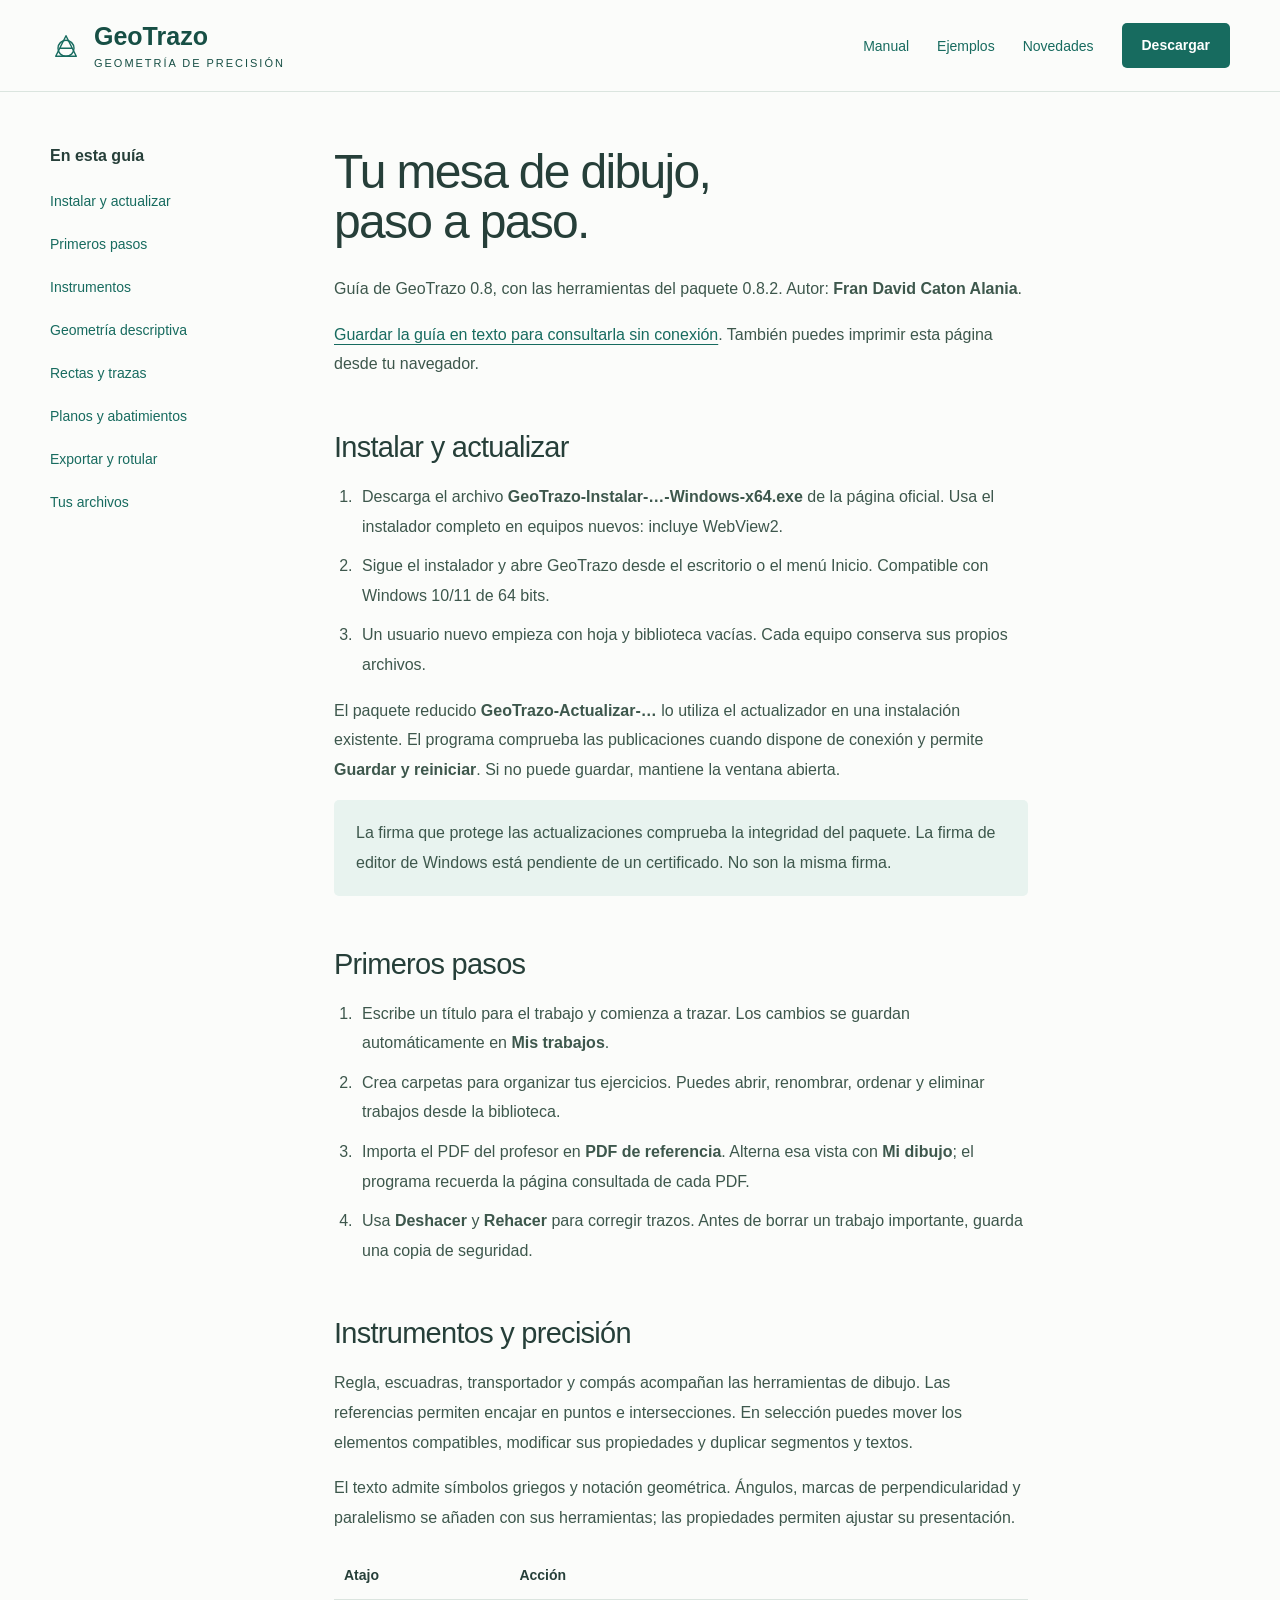
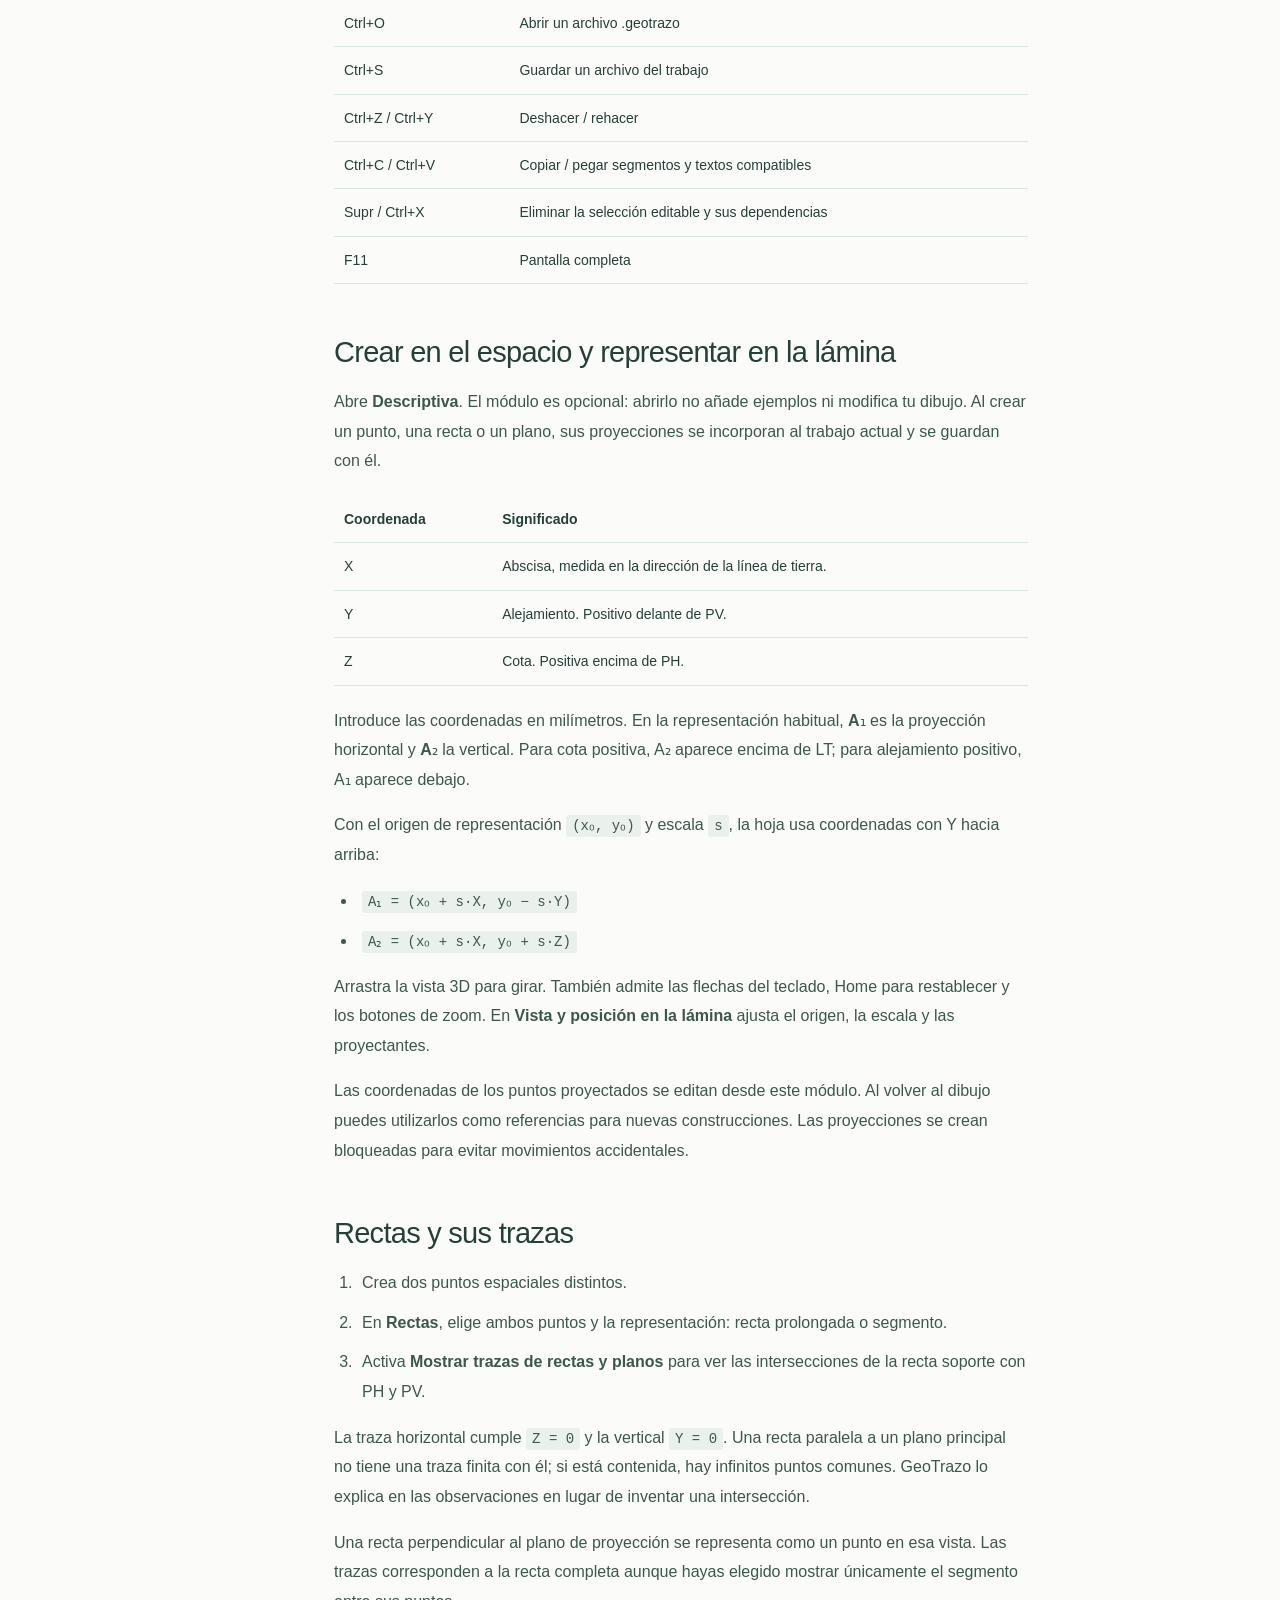
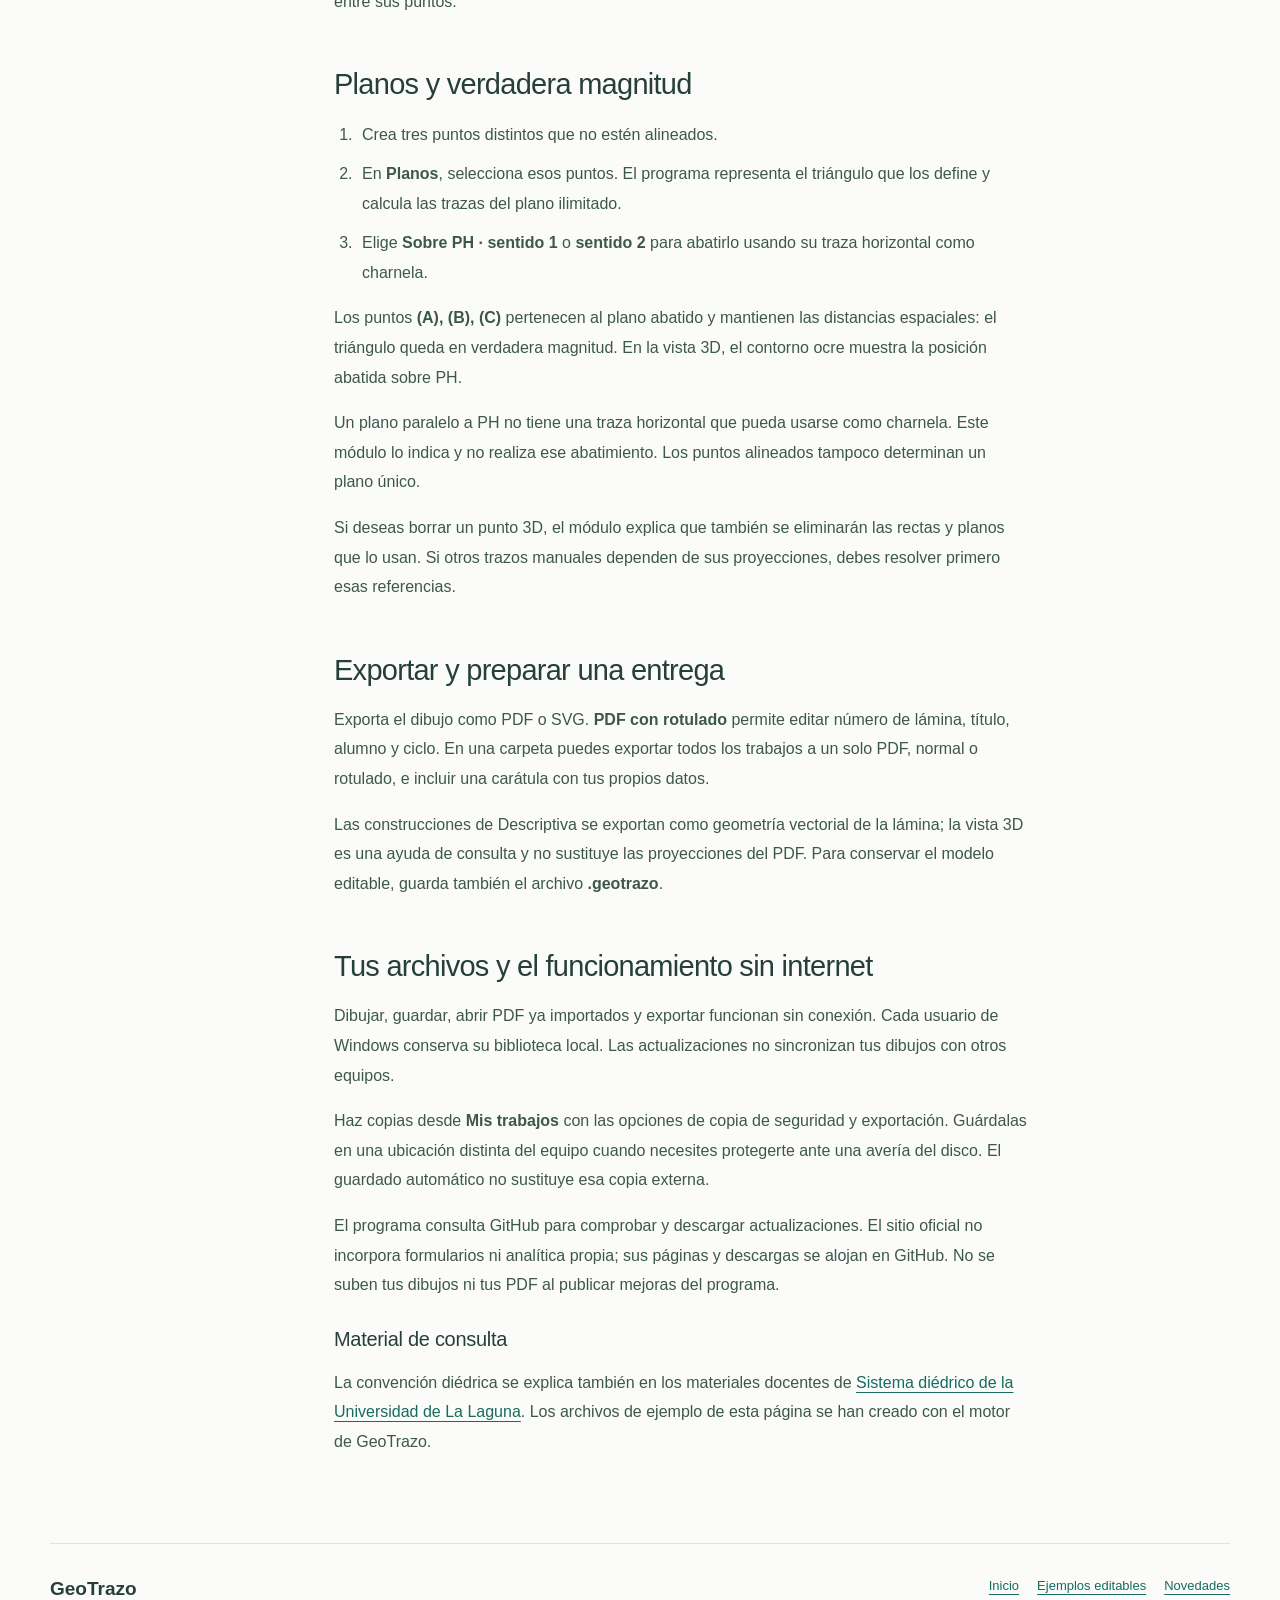
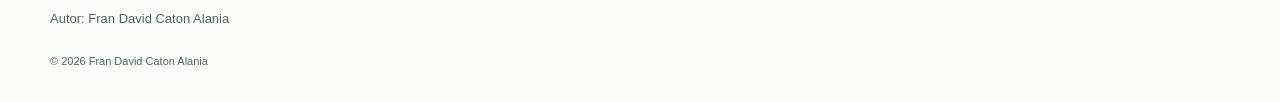
==== docs/manual.html @ fc773291 "Agregar pagina oficial, manual y ejemplos de geometria descriptiva" ====
<!doctype html>
<html lang="es">
  <head>
    <meta charset="utf-8" />
    <meta name="viewport" content="width=device-width,initial-scale=1" />
    <meta
      name="description"
      content="Manual de GeoTrazo: instalación, instrumentos, sistema diédrico, trazas, abatimientos y exportación."
    />
    <meta name="theme-color" content="#176b5f" />
    <title>Manual · GeoTrazo</title>
    <link rel="icon" href="assets/marca.svg" type="image/svg+xml" />
    <link rel="stylesheet" href="assets/site.css" />
  </head>
  <body>
    <a class="skip" href="#contenido">Ir al contenido</a>
    <header class="site-header">
      <a class="brand" href="./"
        ><img src="assets/marca.svg" alt="" width="32" height="32" /><span
          >GeoTrazo<small>GEOMETRÍA DE PRECISIÓN</small></span
        ></a
      >
      <nav aria-label="Principal">
        <a href="manual.html" aria-current="page">Manual</a
        ><a href="index.html#ejemplos">Ejemplos</a
        ><a href="novedades.html">Novedades</a
        ><a class="button primary" href="index.html#descargar">Descargar</a>
      </nav>
    </header>
    <main class="document-layout wrap" id="contenido">
      <nav class="document-nav" aria-label="Índice del manual">
        <strong>En esta guía</strong
        ><a href="#instalar">Instalar y actualizar</a
        ><a href="#primeros-pasos">Primeros pasos</a
        ><a href="#instrumentos">Instrumentos</a
        ><a href="#descriptiva">Geometría descriptiva</a
        ><a href="#trazas">Rectas y trazas</a
        ><a href="#abatimiento">Planos y abatimientos</a
        ><a href="#exportar">Exportar y rotular</a
        ><a href="#tus-archivos">Tus archivos</a>
      </nav>
      <article class="document-content">
        <h1>Tu mesa de dibujo,<br />paso a paso.</h1>
        <p>
          Guía de GeoTrazo 0.8, con las herramientas del paquete 0.8.2. Autor:
          <strong>Fran David Caton Alania</strong>.
        </p>
        <p>
          <a href="assets/GUIA.txt" download
            >Guardar la guía en texto para consultarla sin conexión</a
          >. También puedes imprimir esta página desde tu navegador.
        </p>
        <h2 id="instalar">Instalar y actualizar</h2>
        <ol>
          <li>
            Descarga el archivo
            <strong>GeoTrazo-Instalar-…-Windows-x64.exe</strong> de la página
            oficial. Usa el instalador completo en equipos nuevos: incluye
            WebView2.
          </li>
          <li>
            Sigue el instalador y abre GeoTrazo desde el escritorio o el menú
            Inicio. Compatible con Windows 10/11 de 64 bits.
          </li>
          <li>
            Un usuario nuevo empieza con hoja y biblioteca vacías. Cada equipo
            conserva sus propios archivos.
          </li>
        </ol>
        <p>
          El paquete reducido <strong>GeoTrazo-Actualizar-…</strong> lo utiliza
          el actualizador en una instalación existente. El programa comprueba
          las publicaciones cuando dispone de conexión y permite
          <strong>Guardar y reiniciar</strong>. Si no puede guardar, mantiene la
          ventana abierta.
        </p>
        <div class="document-note">
          <p>
            La firma que protege las actualizaciones comprueba la integridad del
            paquete. La firma de editor de Windows está pendiente de un
            certificado. No son la misma firma.
          </p>
        </div>
        <h2 id="primeros-pasos">Primeros pasos</h2>
        <ol>
          <li>
            Escribe un título para el trabajo y comienza a trazar. Los cambios
            se guardan automáticamente en <strong>Mis trabajos</strong>.
          </li>
          <li>
            Crea carpetas para organizar tus ejercicios. Puedes abrir,
            renombrar, ordenar y eliminar trabajos desde la biblioteca.
          </li>
          <li>
            Importa el PDF del profesor en <strong>PDF de referencia</strong>.
            Alterna esa vista con <strong>Mi dibujo</strong>; el programa
            recuerda la página consultada de cada PDF.
          </li>
          <li>
            Usa <strong>Deshacer</strong> y <strong>Rehacer</strong> para
            corregir trazos. Antes de borrar un trabajo importante, guarda una
            copia de seguridad.
          </li>
        </ol>
        <h2 id="instrumentos">Instrumentos y precisión</h2>
        <p>
          Regla, escuadras, transportador y compás acompañan las herramientas de
          dibujo. Las referencias permiten encajar en puntos e intersecciones.
          En selección puedes mover los elementos compatibles, modificar sus
          propiedades y duplicar segmentos y textos.
        </p>
        <p>
          El texto admite símbolos griegos y notación geométrica. Ángulos,
          marcas de perpendicularidad y paralelismo se añaden con sus
          herramientas; las propiedades permiten ajustar su presentación.
        </p>
        <table>
          <thead>
            <tr>
              <th>Atajo</th>
              <th>Acción</th>
            </tr>
          </thead>
          <tbody>
            <tr>
              <td>Ctrl+O</td>
              <td>Abrir un archivo .geotrazo</td>
            </tr>
            <tr>
              <td>Ctrl+S</td>
              <td>Guardar un archivo del trabajo</td>
            </tr>
            <tr>
              <td>Ctrl+Z / Ctrl+Y</td>
              <td>Deshacer / rehacer</td>
            </tr>
            <tr>
              <td>Ctrl+C / Ctrl+V</td>
              <td>Copiar / pegar segmentos y textos compatibles</td>
            </tr>
            <tr>
              <td>Supr / Ctrl+X</td>
              <td>Eliminar la selección editable y sus dependencias</td>
            </tr>
            <tr>
              <td>F11</td>
              <td>Pantalla completa</td>
            </tr>
          </tbody>
        </table>
        <h2 id="descriptiva">Crear en el espacio y representar en la lámina</h2>
        <p>
          Abre <strong>Descriptiva</strong>. El módulo es opcional: abrirlo no
          añade ejemplos ni modifica tu dibujo. Al crear un punto, una recta o
          un plano, sus proyecciones se incorporan al trabajo actual y se
          guardan con él.
        </p>
        <table>
          <thead>
            <tr>
              <th>Coordenada</th>
              <th>Significado</th>
            </tr>
          </thead>
          <tbody>
            <tr>
              <td>X</td>
              <td>Abscisa, medida en la dirección de la línea de tierra.</td>
            </tr>
            <tr>
              <td>Y</td>
              <td>Alejamiento. Positivo delante de PV.</td>
            </tr>
            <tr>
              <td>Z</td>
              <td>Cota. Positiva encima de PH.</td>
            </tr>
          </tbody>
        </table>
        <p>
          Introduce las coordenadas en milímetros. En la representación
          habitual, <strong>A₁</strong> es la proyección horizontal y
          <strong>A₂</strong> la vertical. Para cota positiva, A₂ aparece encima
          de LT; para alejamiento positivo, A₁ aparece debajo.
        </p>
        <p>
          Con el origen de representación <code>(x₀, y₀)</code> y escala
          <code>s</code>, la hoja usa coordenadas con Y hacia arriba:
        </p>
        <ul>
          <li><code>A₁ = (x₀ + s·X, y₀ − s·Y)</code></li>
          <li><code>A₂ = (x₀ + s·X, y₀ + s·Z)</code></li>
        </ul>
        <p>
          Arrastra la vista 3D para girar. También admite las flechas del
          teclado, Home para restablecer y los botones de zoom. En
          <strong>Vista y posición en la lámina</strong> ajusta el origen, la
          escala y las proyectantes.
        </p>
        <p>
          Las coordenadas de los puntos proyectados se editan desde este módulo.
          Al volver al dibujo puedes utilizarlos como referencias para nuevas
          construcciones. Las proyecciones se crean bloqueadas para evitar
          movimientos accidentales.
        </p>
        <h2 id="trazas">Rectas y sus trazas</h2>
        <ol>
          <li>Crea dos puntos espaciales distintos.</li>
          <li>
            En <strong>Rectas</strong>, elige ambos puntos y la representación:
            recta prolongada o segmento.
          </li>
          <li>
            Activa <strong>Mostrar trazas de rectas y planos</strong> para ver
            las intersecciones de la recta soporte con PH y PV.
          </li>
        </ol>
        <p>
          La traza horizontal cumple <code>Z = 0</code> y la vertical
          <code>Y = 0</code>. Una recta paralela a un plano principal no tiene
          una traza finita con él; si está contenida, hay infinitos puntos
          comunes. GeoTrazo lo explica en las observaciones en lugar de inventar
          una intersección.
        </p>
        <p>
          Una recta perpendicular al plano de proyección se representa como un
          punto en esa vista. Las trazas corresponden a la recta completa aunque
          hayas elegido mostrar únicamente el segmento entre sus puntos.
        </p>
        <h2 id="abatimiento">Planos y verdadera magnitud</h2>
        <ol>
          <li>Crea tres puntos distintos que no estén alineados.</li>
          <li>
            En <strong>Planos</strong>, selecciona esos puntos. El programa
            representa el triángulo que los define y calcula las trazas del
            plano ilimitado.
          </li>
          <li>
            Elige <strong>Sobre PH · sentido 1</strong> o
            <strong>sentido 2</strong> para abatirlo usando su traza horizontal
            como charnela.
          </li>
        </ol>
        <p>
          Los puntos <strong>(A), (B), (C)</strong> pertenecen al plano abatido
          y mantienen las distancias espaciales: el triángulo queda en verdadera
          magnitud. En la vista 3D, el contorno ocre muestra la posición abatida
          sobre PH.
        </p>
        <p>
          Un plano paralelo a PH no tiene una traza horizontal que pueda usarse
          como charnela. Este módulo lo indica y no realiza ese abatimiento. Los
          puntos alineados tampoco determinan un plano único.
        </p>
        <p>
          Si deseas borrar un punto 3D, el módulo explica que también se
          eliminarán las rectas y planos que lo usan. Si otros trazos manuales
          dependen de sus proyecciones, debes resolver primero esas referencias.
        </p>
        <h2 id="exportar">Exportar y preparar una entrega</h2>
        <p>
          Exporta el dibujo como PDF o SVG.
          <strong>PDF con rotulado</strong> permite editar número de lámina,
          título, alumno y ciclo. En una carpeta puedes exportar todos los
          trabajos a un solo PDF, normal o rotulado, e incluir una carátula con
          tus propios datos.
        </p>
        <p>
          Las construcciones de Descriptiva se exportan como geometría vectorial
          de la lámina; la vista 3D es una ayuda de consulta y no sustituye las
          proyecciones del PDF. Para conservar el modelo editable, guarda
          también el archivo <strong>.geotrazo</strong>.
        </p>
        <h2 id="tus-archivos">Tus archivos y el funcionamiento sin internet</h2>
        <p>
          Dibujar, guardar, abrir PDF ya importados y exportar funcionan sin
          conexión. Cada usuario de Windows conserva su biblioteca local. Las
          actualizaciones no sincronizan tus dibujos con otros equipos.
        </p>
        <p>
          Haz copias desde <strong>Mis trabajos</strong> con las opciones de
          copia de seguridad y exportación. Guárdalas en una ubicación distinta
          del equipo cuando necesites protegerte ante una avería del disco. El
          guardado automático no sustituye esa copia externa.
        </p>
        <p>
          El programa consulta GitHub para comprobar y descargar
          actualizaciones. El sitio oficial no incorpora formularios ni
          analítica propia; sus páginas y descargas se alojan en GitHub. No se
          suben tus dibujos ni tus PDF al publicar mejoras del programa.
        </p>
        <h3>Material de consulta</h3>
        <p>
          La convención diédrica se explica también en los materiales docentes
          de
          <a
            href="https://campusvirtual.ull.es/ocw/pluginfile.php/16263/mod_resource/content/0/0-indice.pdf"
            >Sistema diédrico de la Universidad de La Laguna</a
          >. Los archivos de ejemplo de esta página se han creado con el motor
          de GeoTrazo.
        </p>
      </article>
    </main>
    <footer class="site-footer wrap">
      <div>
        <strong>GeoTrazo</strong>
        <p>Autor: Fran David Caton Alania</p>
      </div>
      <nav aria-label="Enlaces del pie">
        <a href="./">Inicio</a
        ><a href="index.html#ejemplos">Ejemplos editables</a
        ><a href="novedades.html">Novedades</a>
      </nav>
      <small>© 2026 Fran David Caton Alania</small>
    </footer>
  </body>
</html>
---- docs/assets/site.css ----
:root {
  font-family: "Segoe UI", Arial, sans-serif;
  color: #263f39;
  background: #fbfcfa;
  font-synthesis: none;
  --green: #176b5f;
  --pale: #e8f3ef;
  --line: #dbe5df;
  --muted: #4f685e;
  --paper: #fff;
}
* {
  box-sizing: border-box;
}
html {
  scroll-behavior: smooth;
  scroll-padding-top: 90px;
}
body {
  margin: 0;
}
a {
  color: var(--green);
  text-underline-offset: 4px;
}
a:hover {
  color: #103e36;
}
a:focus-visible,
button:focus-visible,
summary:focus-visible {
  outline: 3px solid #297866;
  outline-offset: 5px;
}
::selection {
  background: #bedfd1;
  color: #123b30;
}
button {
  font: inherit;
  cursor: pointer;
}
img {
  max-width: 100%;
  height: auto;
}
p {
  line-height: 1.75;
}
h1,
h2,
h3 {
  font-weight: 500;
  text-wrap: balance;
}
h1 {
  font-size: clamp(44px, 6vw, 80px);
  line-height: 1.03;
  letter-spacing: -0.035em;
  margin: 0;
}
h2 {
  font-size: clamp(30px, 3.6vw, 46px);
  line-height: 1.14;
  letter-spacing: -0.025em;
  margin: 0 0 24px;
}
h3 {
  font-size: 26px;
  line-height: 1.3;
  letter-spacing: -0.015em;
  margin: 0 0 18px;
}
.wrap {
  width: min(1180px, calc(100% - 72px));
  margin-left: auto;
  margin-right: auto;
}
.skip {
  position: fixed;
  left: 20px;
  top: -80px;
  padding: 12px 18px;
  background: white;
  z-index: 20;
}
.skip:focus {
  top: 10px;
}
.site-header {
  display: flex;
  align-items: center;
  justify-content: space-between;
  gap: 24px;
  padding: 22px max(36px, calc((100vw - 1180px) / 2));
  border-bottom: 1px solid var(--line);
  background: #fbfcfa;
}
.brand {
  display: flex;
  gap: 12px;
  align-items: center;
  text-decoration: none;
  color: #174f45;
  font-weight: 700;
  font-size: 25px;
  line-height: 1.15;
}
.brand small {
  display: block;
  font-size: 11px;
  font-weight: 500;
  letter-spacing: 0.18em;
  margin-top: 6px;
}
.site-header nav {
  display: flex;
  align-items: center;
  gap: 28px;
  font-size: 14px;
}
.site-header nav > a:not(.button) {
  text-decoration: none;
}
.button {
  display: inline-flex;
  align-items: center;
  justify-content: center;
  gap: 15px;
  padding: 13px 20px;
  border-radius: 5px;
  font-weight: 600;
  font-size: 14px;
  line-height: 1.4;
  text-decoration: none;
  min-height: 44px;
  transition:
    background 0.16s,
    color 0.16s;
}
.button.primary {
  background: var(--green);
  color: white;
}
.button.primary:hover {
  background: #104e44;
}
.button.secondary {
  border: 1px solid #8fab9d;
  color: var(--green);
  background: transparent;
}
.button.secondary:hover {
  background: var(--pale);
}
.button svg {
  width: 20px;
  height: 20px;
  flex-shrink: 0;
}
.intro {
  display: grid;
  grid-template-columns: 1.15fr 1fr;
  gap: 80px;
  padding-top: 80px;
  padding-bottom: 58px;
  align-items: end;
}
.intro-copy {
  font-size: 16px;
  max-width: 52ch;
}
.intro-copy p:first-child {
  font-size: 21px;
  line-height: 1.6;
  margin-top: 0;
}
.intro-copy p + p {
  color: var(--muted);
}
.text-link {
  display: inline-flex;
  align-items: center;
  gap: 12px;
  font-weight: 600;
  line-height: 1.6;
}
.text-link span {
  font-size: 20px;
}
.product-figure {
  margin-top: 0;
  margin-bottom: 0;
}
.product-figure > img {
  display: block;
  width: 100%;
  border: 1px solid var(--line);
  border-radius: 8px;
}
.product-figure figcaption {
  display: flex;
  justify-content: space-between;
  gap: 20px;
  font-size: 12px;
  color: var(--muted);
  padding-top: 16px;
  line-height: 1.6;
}
.download-section {
  display: grid;
  grid-template-columns: 1fr 1.05fr;
  gap: 90px;
  border-bottom: 1px solid var(--line);
  padding-top: 78px;
  padding-bottom: 70px;
}
.download-section p {
  max-width: 55ch;
  color: var(--muted);
  font-size: 15px;
}
.download-button {
  width: 100%;
  max-width: 450px;
  justify-content: space-between;
  padding: 18px 22px;
  font-size: 16px;
}
.download-action .download-meta {
  font-size: 12px;
  margin-top: 14px;
}
.download-action .fine {
  font-size: 12px;
  color: #596d63;
  line-height: 1.7;
  max-width: 62ch;
}
.capabilities {
  padding-top: 70px;
  padding-bottom: 70px;
  border-bottom: 1px solid var(--line);
}
.capabilities dl {
  display: grid;
  grid-template-columns: repeat(3, minmax(0, 1fr));
  gap: 50px;
  margin: 38px 0 0;
}
.capabilities dt {
  font-size: 18px;
  font-weight: 600;
  line-height: 1.5;
  margin-bottom: 14px;
}
.capabilities dd {
  margin: 0;
  line-height: 1.8;
  color: var(--muted);
  font-size: 15px;
}
.examples {
  padding-top: 80px;
}
.section-heading {
  display: grid;
  grid-template-columns: 1fr 1fr;
  gap: 90px;
  margin-bottom: 44px;
}
.section-heading p {
  max-width: 57ch;
  margin: 0;
  align-self: center;
  color: var(--muted);
  font-size: 16px;
}
.example-row {
  display: grid;
  grid-template-columns: 1fr 0.85fr;
  gap: 80px;
  align-items: center;
  padding: 36px 0;
  border-top: 1px solid var(--line);
}
.example-row > img {
  display: block;
  background: #fff;
  border: 1px solid var(--line);
}
.example-row p {
  color: var(--muted);
  max-width: 48ch;
  font-size: 16px;
}
.start-reading {
  padding-top: 65px;
  padding-bottom: 70px;
  border-top: 1px solid var(--line);
  margin-top: 35px;
}
.start-reading p {
  max-width: 65ch;
  color: var(--muted);
  margin-bottom: 24px;
}
.start-reading .text-link {
  margin-left: 24px;
}
.site-footer {
  border-top: 1px solid var(--line);
  padding-top: 34px;
  padding-bottom: 36px;
  display: grid;
  grid-template-columns: 1fr 1fr;
  gap: 25px;
  font-size: 13px;
}
.site-footer strong {
  font-size: 19px;
}
.site-footer p {
  color: var(--muted);
  margin: 8px 0 0;
}
.site-footer nav {
  display: flex;
  gap: 18px;
  flex-wrap: wrap;
  justify-content: flex-end;
  align-content: start;
}
.site-footer small {
  grid-column: 1/-1;
  color: var(--muted);
  font-size: 11px;
}
.document-layout {
  display: grid;
  grid-template-columns: 220px minmax(0, 1fr);
  gap: 64px;
  padding-top: 55px;
  padding-bottom: 70px;
}
.document-nav {
  position: sticky;
  top: 28px;
  align-self: start;
  display: flex;
  flex-direction: column;
  gap: 6px;
  font-size: 14px;
}
.document-nav a {
  padding: 8px 0;
  text-decoration: none;
  line-height: 1.5;
}
.document-nav strong {
  font-size: 16px;
  margin-bottom: 12px;
}
.document-content {
  max-width: 78ch;
}
.document-content h1 {
  font-size: 48px;
  margin: 0 0 28px;
}
.document-content h2 {
  font-size: 29px;
  margin-top: 52px;
  margin-bottom: 18px;
  scroll-margin-top: 35px;
}
.document-content h3 {
  font-size: 20px;
  margin-top: 26px;
  margin-bottom: 12px;
}
.document-content p,
.document-content li {
  font-size: 16px;
  line-height: 1.85;
  color: #3d574c;
}
.document-content li {
  padding-left: 5px;
  margin-bottom: 10px;
}
.document-content ol,
.document-content ul {
  padding-left: 23px;
}
.document-content code {
  background: #eaf0eb;
  padding: 3px 6px;
  border-radius: 3px;
  font-size: 14px;
  font-variant-numeric: tabular-nums;
  overflow-wrap: anywhere;
}
.document-content table {
  border-collapse: collapse;
  width: 100%;
  margin: 20px 0;
  font-size: 14px;
}
.document-content th,
.document-content td {
  text-align: left;
  padding: 12px 10px;
  border-bottom: 1px solid var(--line);
  line-height: 1.6;
}
.document-content th {
  font-weight: 600;
}
.document-note {
  padding: 18px 22px;
  background: var(--pale);
  border-radius: 5px;
}
.document-note p {
  margin: 0;
}
.release-entry {
  padding: 25px 0 35px;
  border-bottom: 1px solid var(--line);
}
.release-entry h2 {
  margin-top: 12px;
}
.release-entry time {
  font-size: 13px;
  color: var(--muted);
}
.release-entry li {
  margin-bottom: 7px;
}
@media (max-width: 800px) {
  .wrap {
    width: calc(100% - 40px);
  }
  .site-header {
    padding: 18px 20px;
    gap: 18px;
    flex-wrap: wrap;
  }
  .site-header nav {
    gap: 18px;
    flex-wrap: wrap;
    font-size: 13px;
  }
  .intro {
    grid-template-columns: 1fr;
    gap: 28px;
    padding-top: 48px;
    padding-bottom: 35px;
  }
  .intro-copy p:first-child {
    font-size: 19px;
  }
  .intro-copy {
    max-width: 65ch;
  }
  .download-section,
  .section-heading {
    grid-template-columns: 1fr;
    gap: 26px;
  }
  .download-section {
    padding-top: 48px;
    padding-bottom: 45px;
  }
  .capabilities {
    padding-top: 45px;
    padding-bottom: 45px;
  }
  .capabilities dl {
    grid-template-columns: 1fr;
    gap: 26px;
    margin-top: 25px;
  }
  .capabilities dt {
    margin-bottom: 8px;
  }
  .examples {
    padding-top: 45px;
  }
  .example-row {
    grid-template-columns: 1fr;
    gap: 25px;
    padding: 30px 0;
  }
  .example-row > div {
    padding-bottom: 8px;
  }
  .site-footer {
    grid-template-columns: 1fr;
  }
  .site-footer nav {
    justify-content: flex-start;
  }
  .product-figure figcaption {
    flex-direction: column;
    gap: 4px;
  }
  .start-reading .text-link {
    margin-left: 0;
    margin-top: 20px;
    display: flex;
    width: max-content;
  }
  .document-layout {
    grid-template-columns: 1fr;
    gap: 30px;
    padding-top: 34px;
  }
  .document-nav {
    position: static;
    display: grid;
    grid-template-columns: repeat(2, minmax(0, 1fr));
    border-bottom: 1px solid var(--line);
    padding-bottom: 20px;
    gap: 4px 18px;
  }
  .document-nav strong {
    grid-column: 1/-1;
    margin: 0;
  }
  .document-content h1 {
    font-size: 40px;
  }
  .document-content th,
  .document-content td {
    padding: 10px 7px;
  }
}
@media (prefers-reduced-motion: reduce) {
  html {
    scroll-behavior: auto;
  }
  * {
    transition: none !important;
  }
}
@media print {
  .site-header,
  .document-nav,
  .site-footer,
  .skip {
    display: none;
  }
  .document-layout {
    display: block;
    width: 100%;
    padding: 0;
  }
  .document-content {
    max-width: none;
  }
  .document-content h2 {
    break-after: avoid;
  }
  body {
    background: white;
    color: black;
  }
  a {
    color: inherit;
  }
  .wrap {
    width: 100%;
  }
  .document-content p,
  .document-content li {
    font-size: 11pt;
  }
  .document-content h1 {
    font-size: 26pt;
  }
}
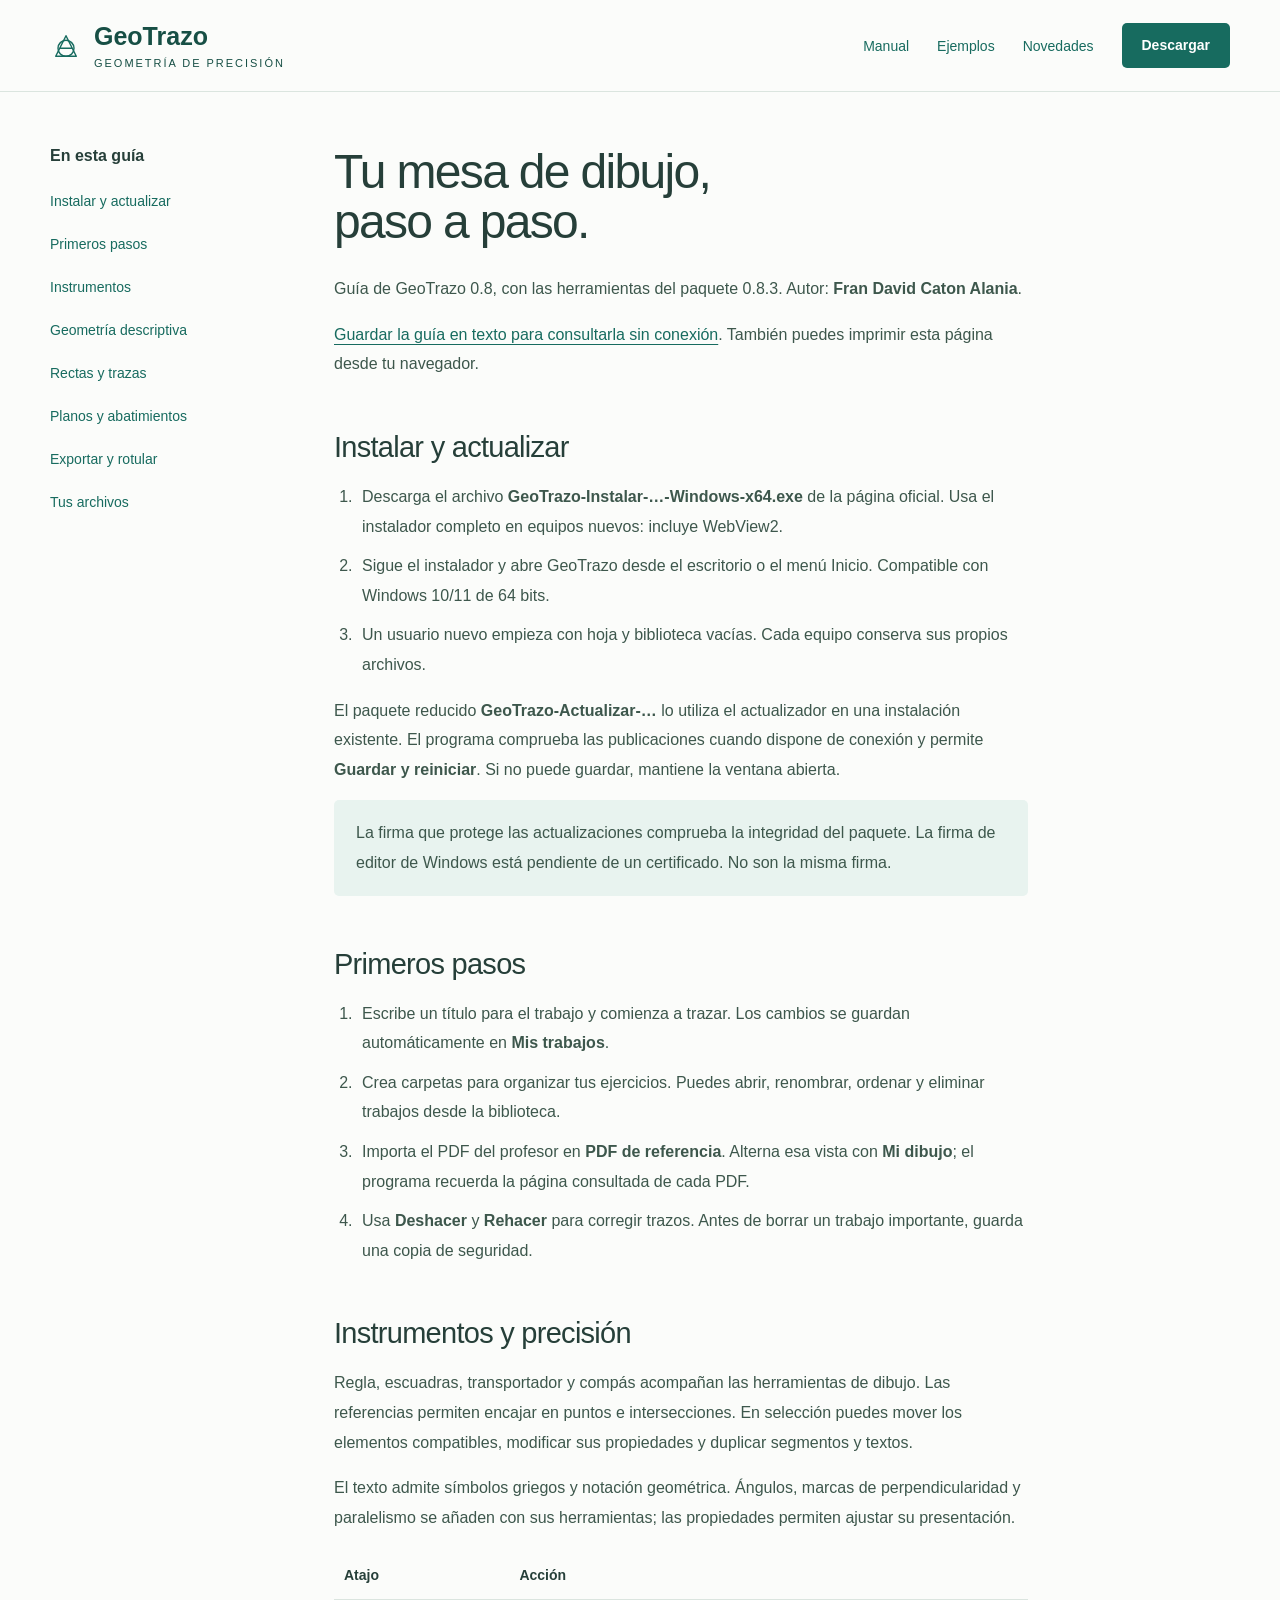
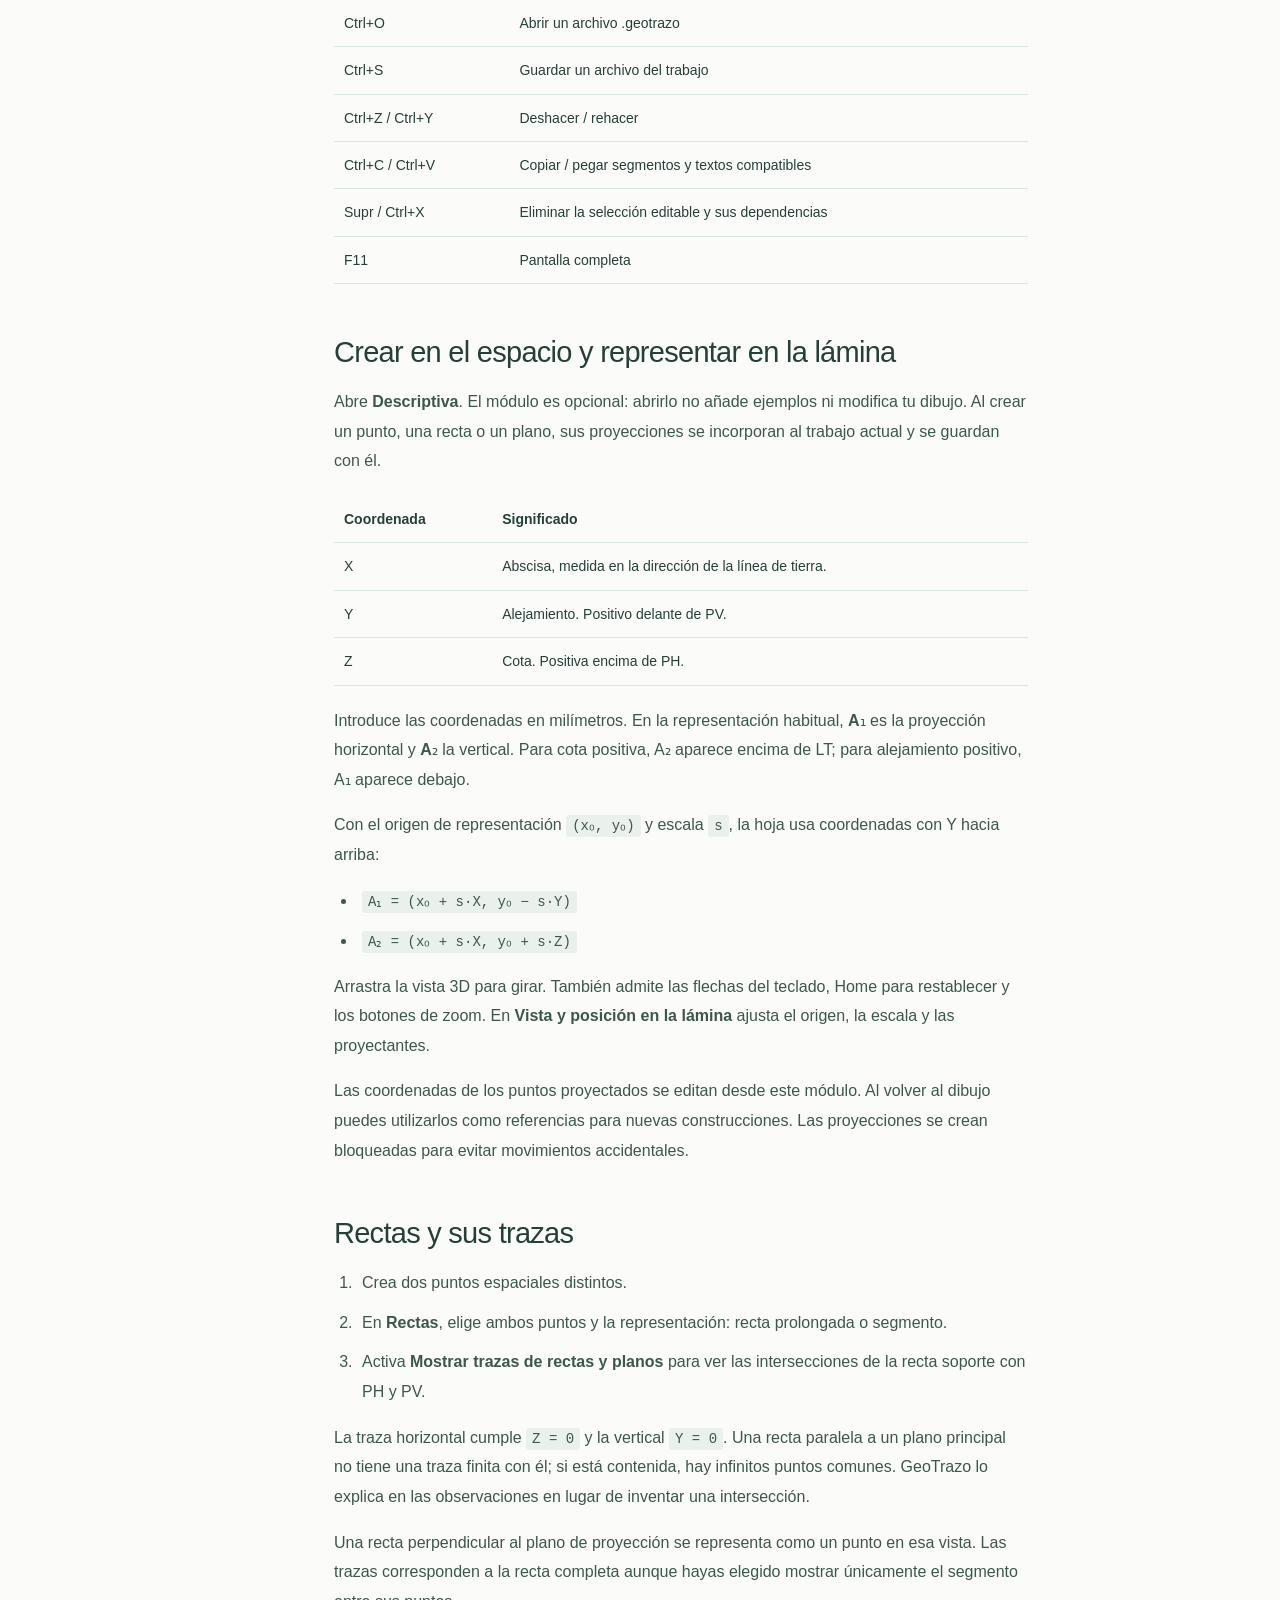
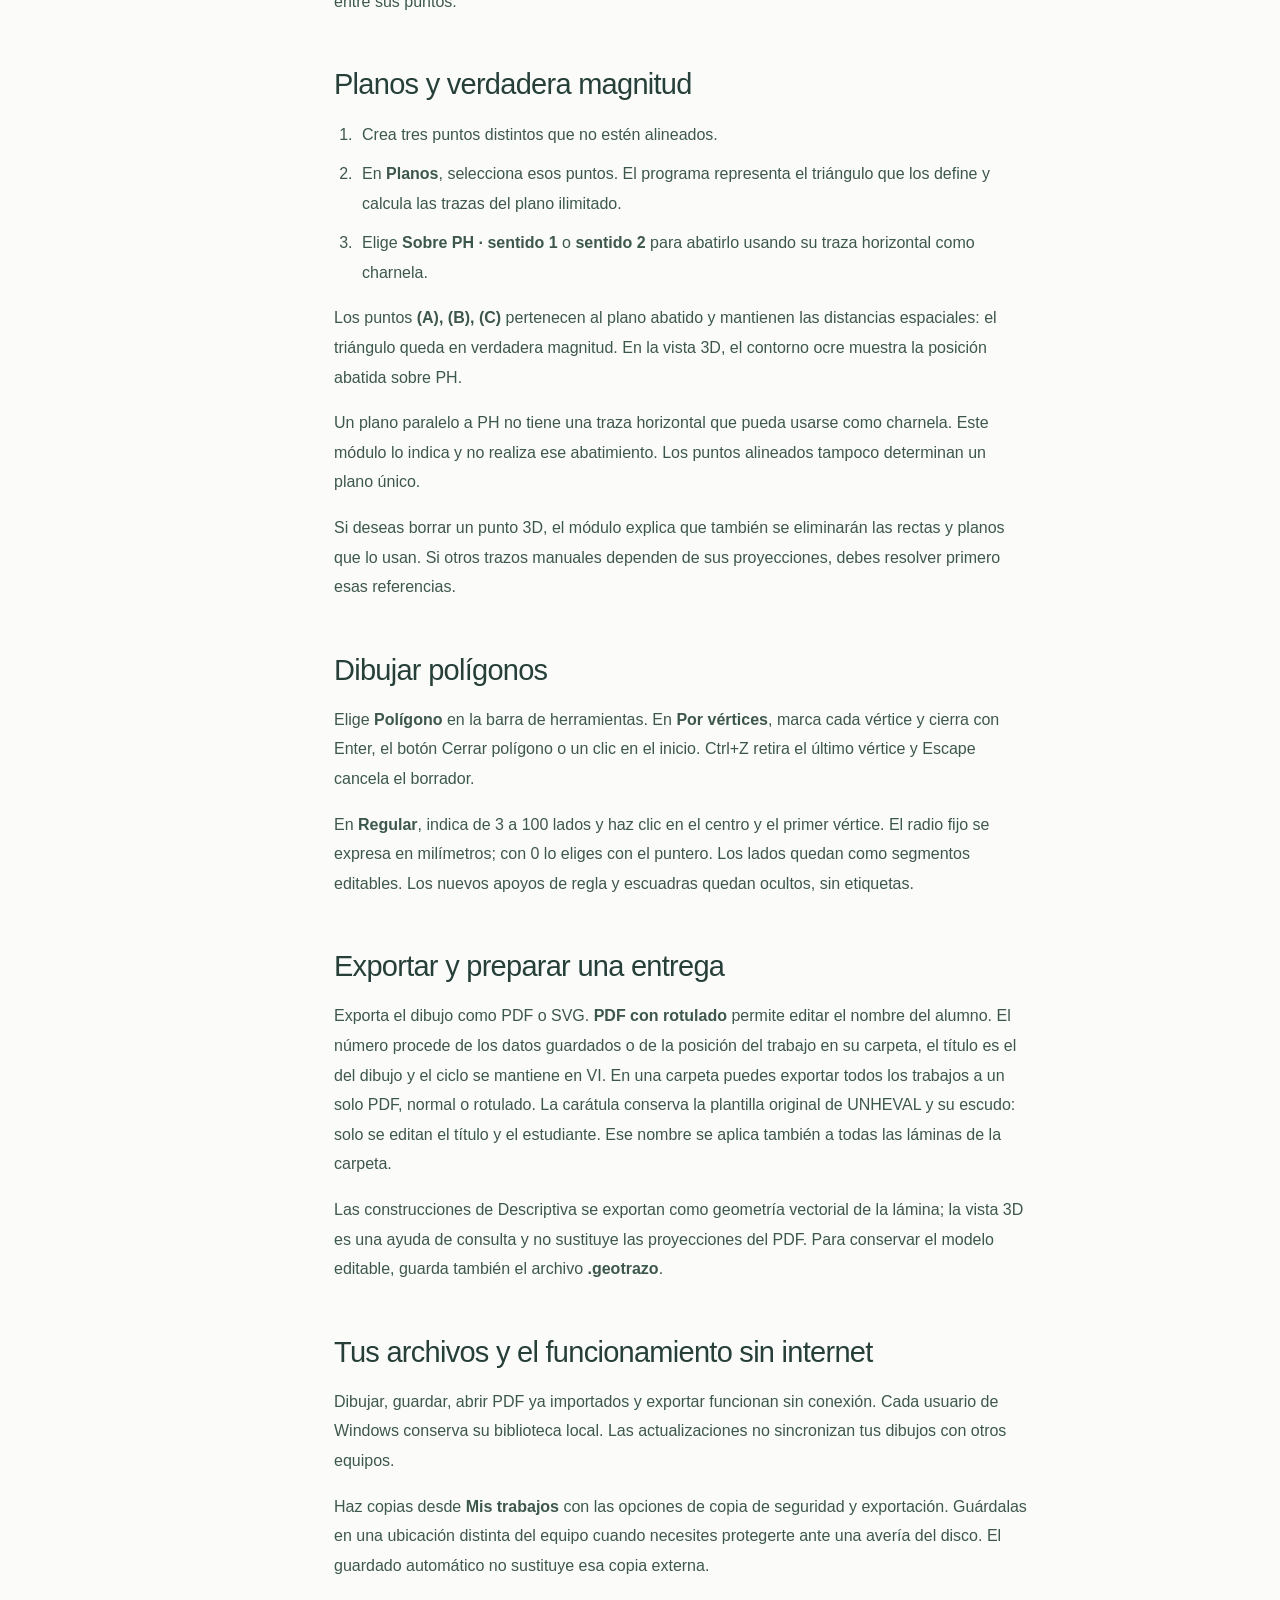
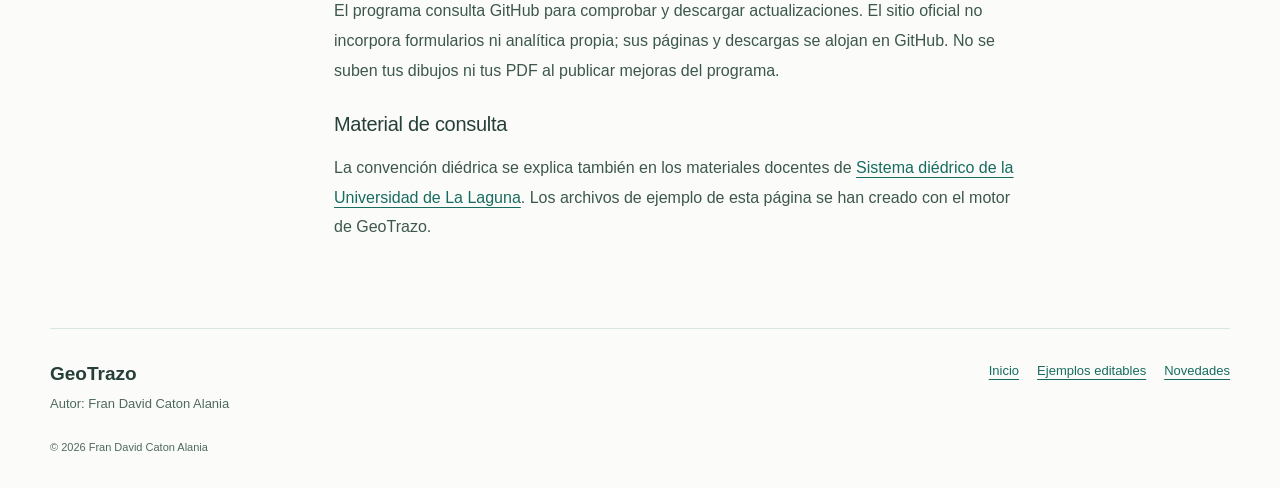
==== commit 1b329770: "Documentar polígonos y plantilla institucional de GeoTrazo 0.8.3" ====
--- a/docs/manual.html
+++ b/docs/manual.html
@@ -42,7 +42,7 @@
       <article class="document-content">
         <h1>Tu mesa de dibujo,<br />paso a paso.</h1>
         <p>
-          Guía de GeoTrazo 0.8, con las herramientas del paquete 0.8.2. Autor:
+          Guía de GeoTrazo 0.8, con las herramientas del paquete 0.8.3. Autor:
           <strong>Fran David Caton Alania</strong>.
         </p>
         <p>
@@ -257,13 +257,30 @@
           eliminarán las rectas y planos que lo usan. Si otros trazos manuales
           dependen de sus proyecciones, debes resolver primero esas referencias.
         </p>
+        <h2 id="poligonos">Dibujar polígonos</h2>
+        <p>
+          Elige <strong>Polígono</strong> en la barra de herramientas. En
+          <strong>Por vértices</strong>, marca cada vértice y cierra con Enter,
+          el botón Cerrar polígono o un clic en el inicio. Ctrl+Z retira el
+          último vértice y Escape cancela el borrador.
+        </p>
+        <p>
+          En <strong>Regular</strong>, indica de 3 a 100 lados y haz clic en el
+          centro y el primer vértice. El radio fijo se expresa en milímetros;
+          con 0 lo eliges con el puntero. Los lados quedan como segmentos
+          editables. Los nuevos apoyos de regla y escuadras quedan ocultos, sin
+          etiquetas.
+        </p>
         <h2 id="exportar">Exportar y preparar una entrega</h2>
         <p>
           Exporta el dibujo como PDF o SVG.
-          <strong>PDF con rotulado</strong> permite editar número de lámina,
-          título, alumno y ciclo. En una carpeta puedes exportar todos los
-          trabajos a un solo PDF, normal o rotulado, e incluir una carátula con
-          tus propios datos.
+          <strong>PDF con rotulado</strong> permite editar el nombre del alumno.
+          El número procede de los datos guardados o de la posición del trabajo
+          en su carpeta, el título es el del dibujo y el ciclo se mantiene en
+          VI. En una carpeta puedes exportar todos los trabajos a un solo PDF,
+          normal o rotulado. La carátula conserva la plantilla original de
+          UNHEVAL y su escudo: solo se editan el título y el estudiante. Ese
+          nombre se aplica también a todas las láminas de la carpeta.
         </p>
         <p>
           Las construcciones de Descriptiva se exportan como geometría vectorial
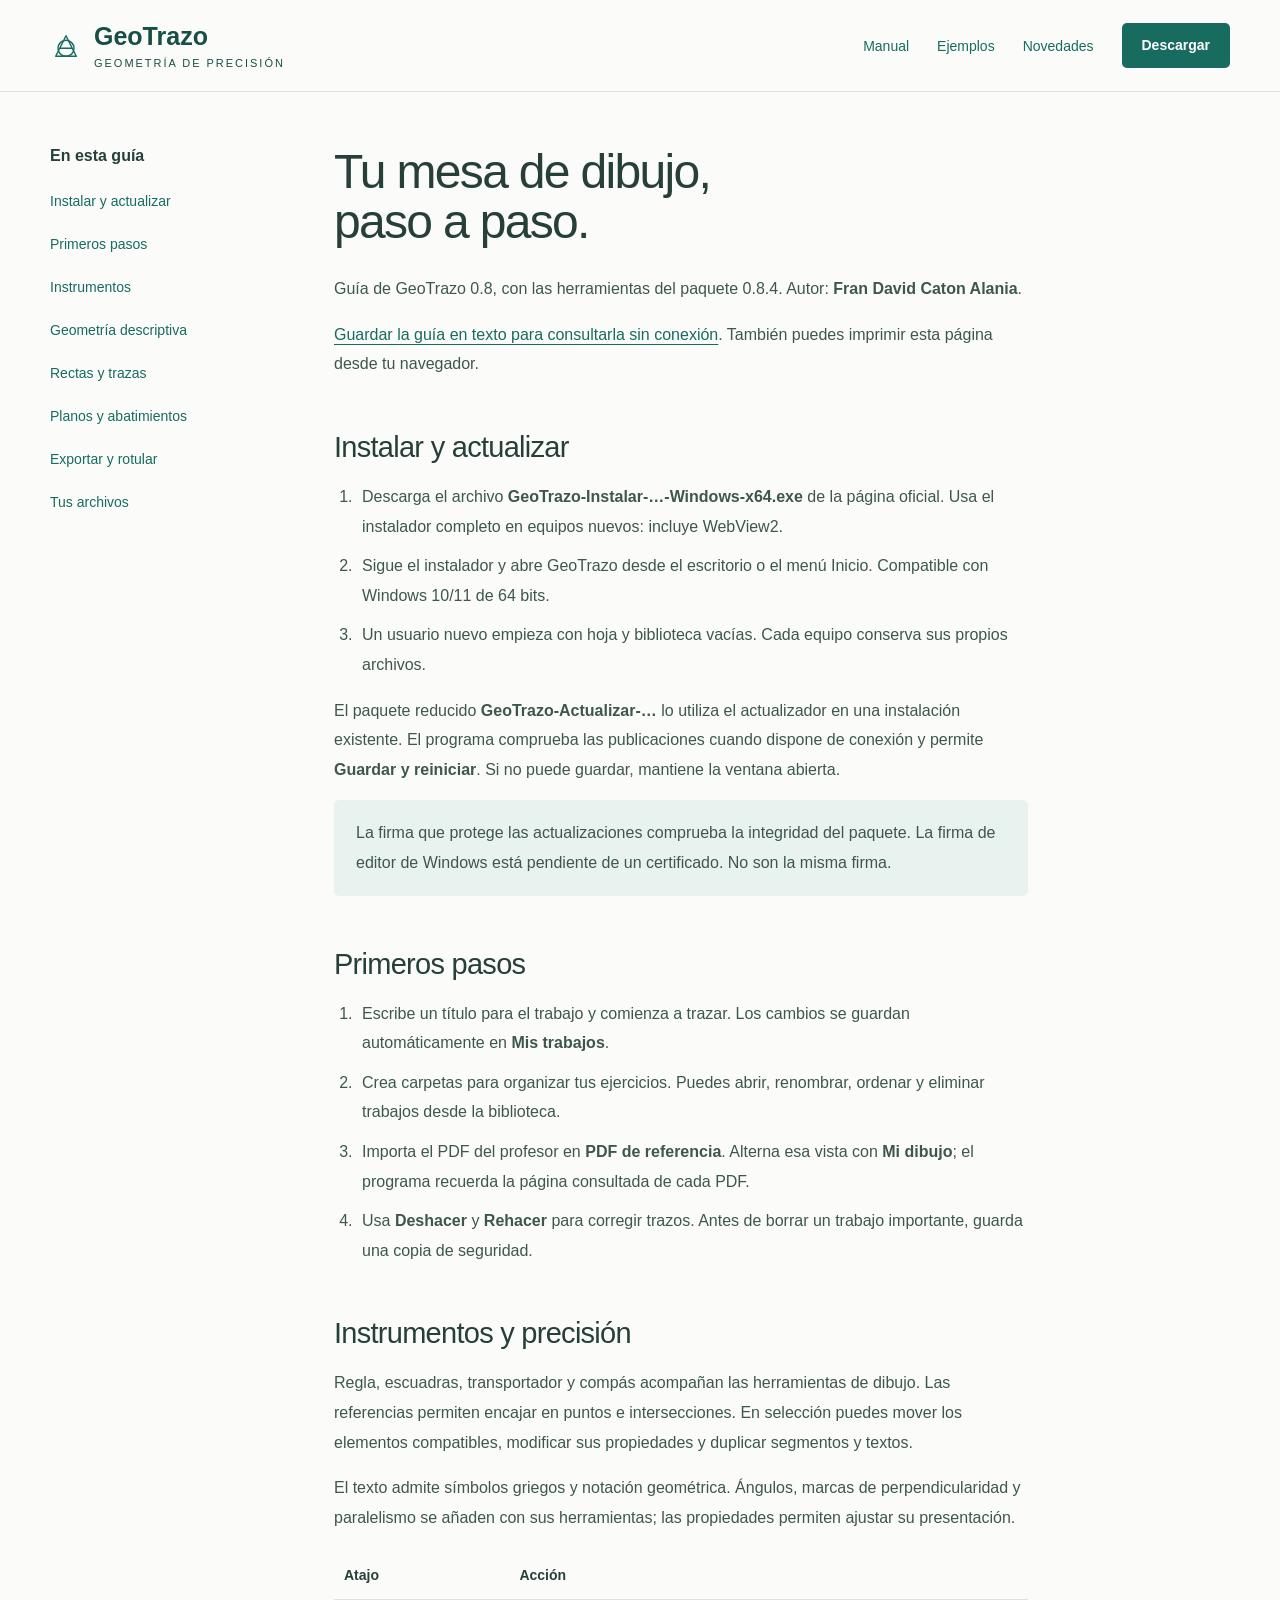
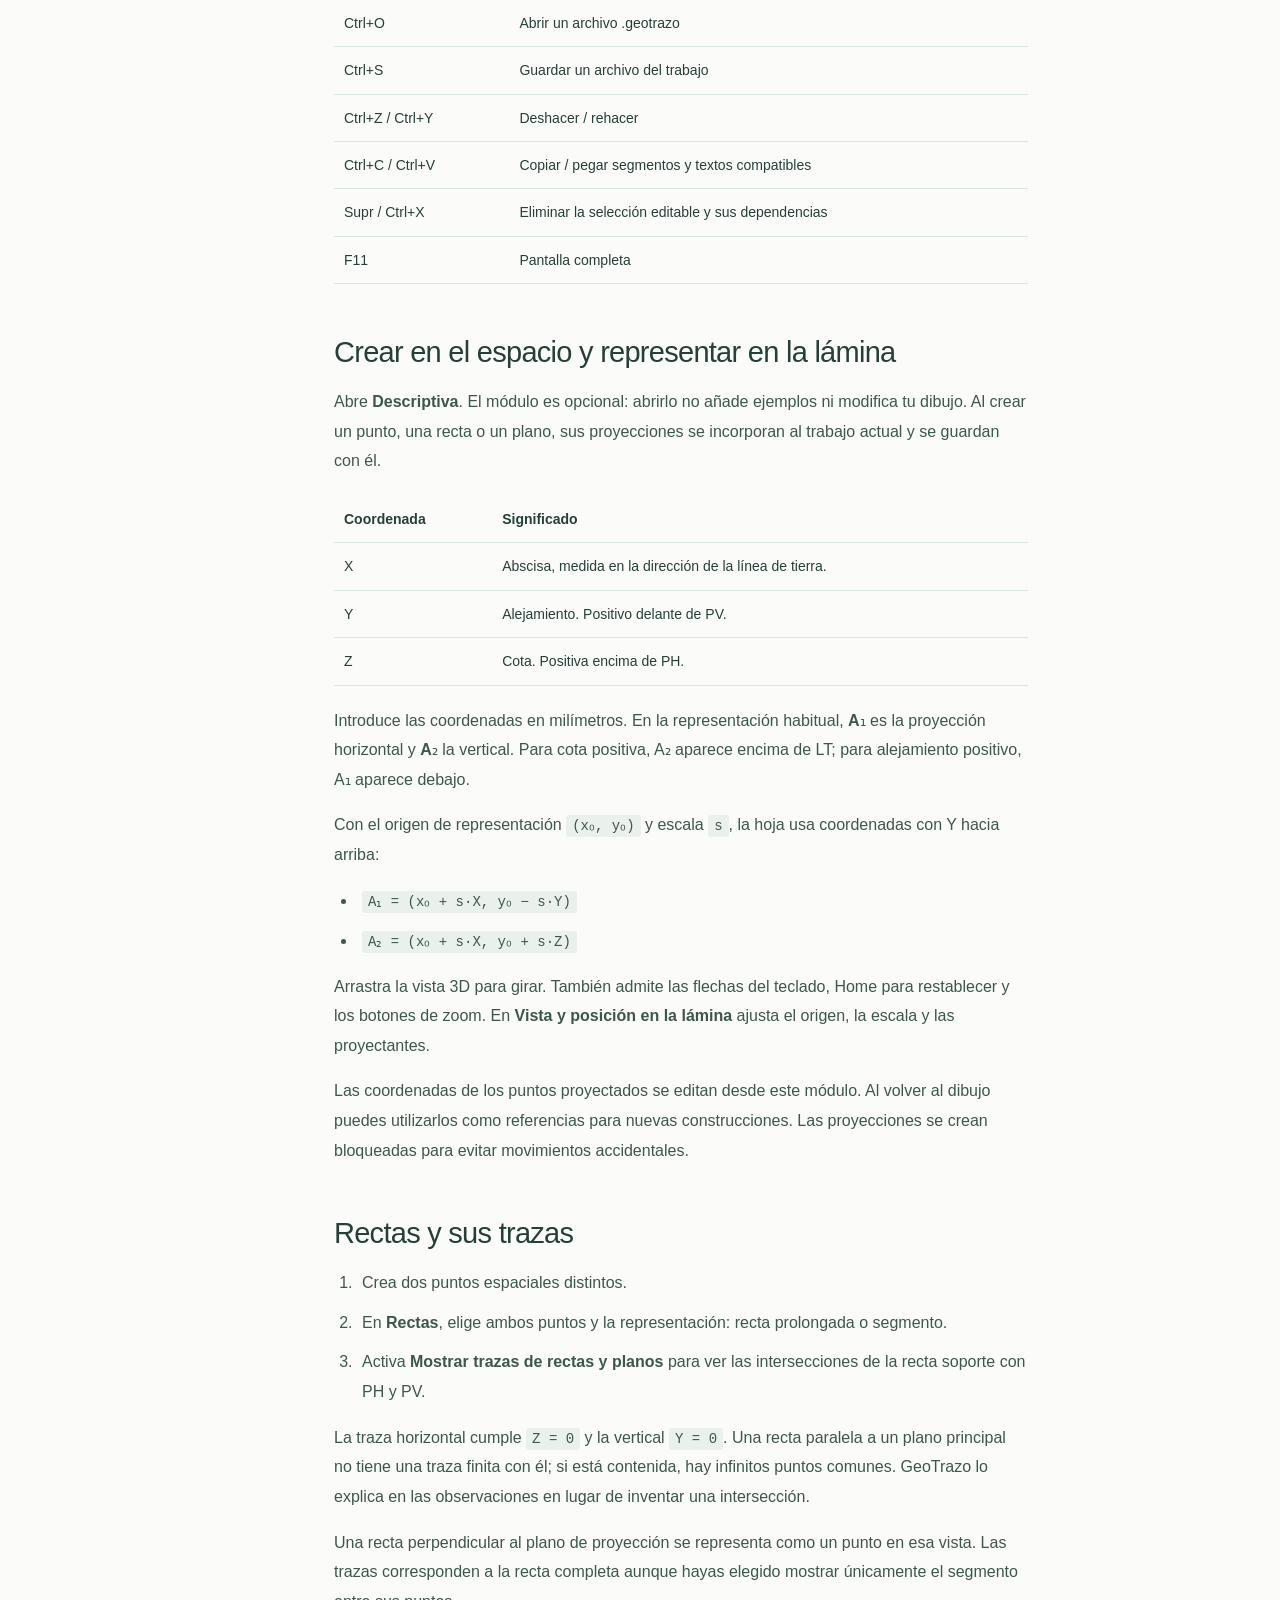
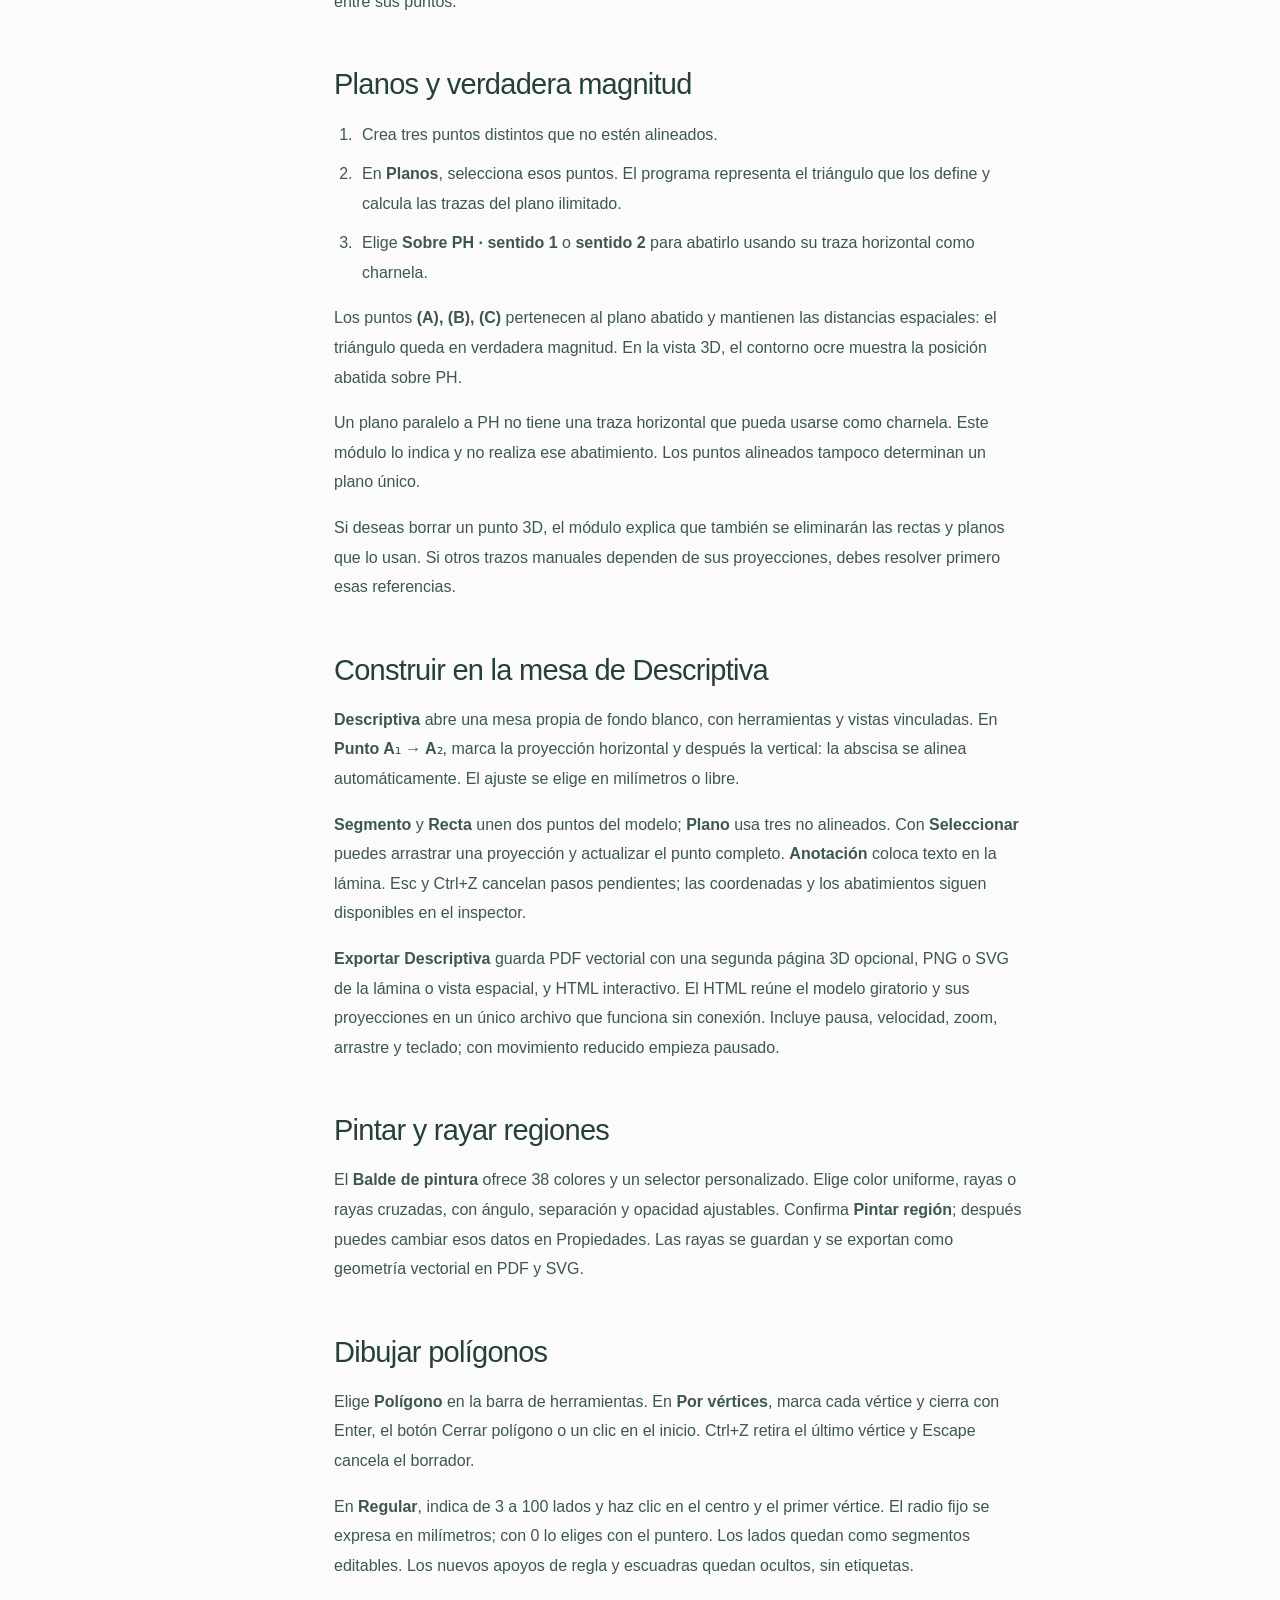
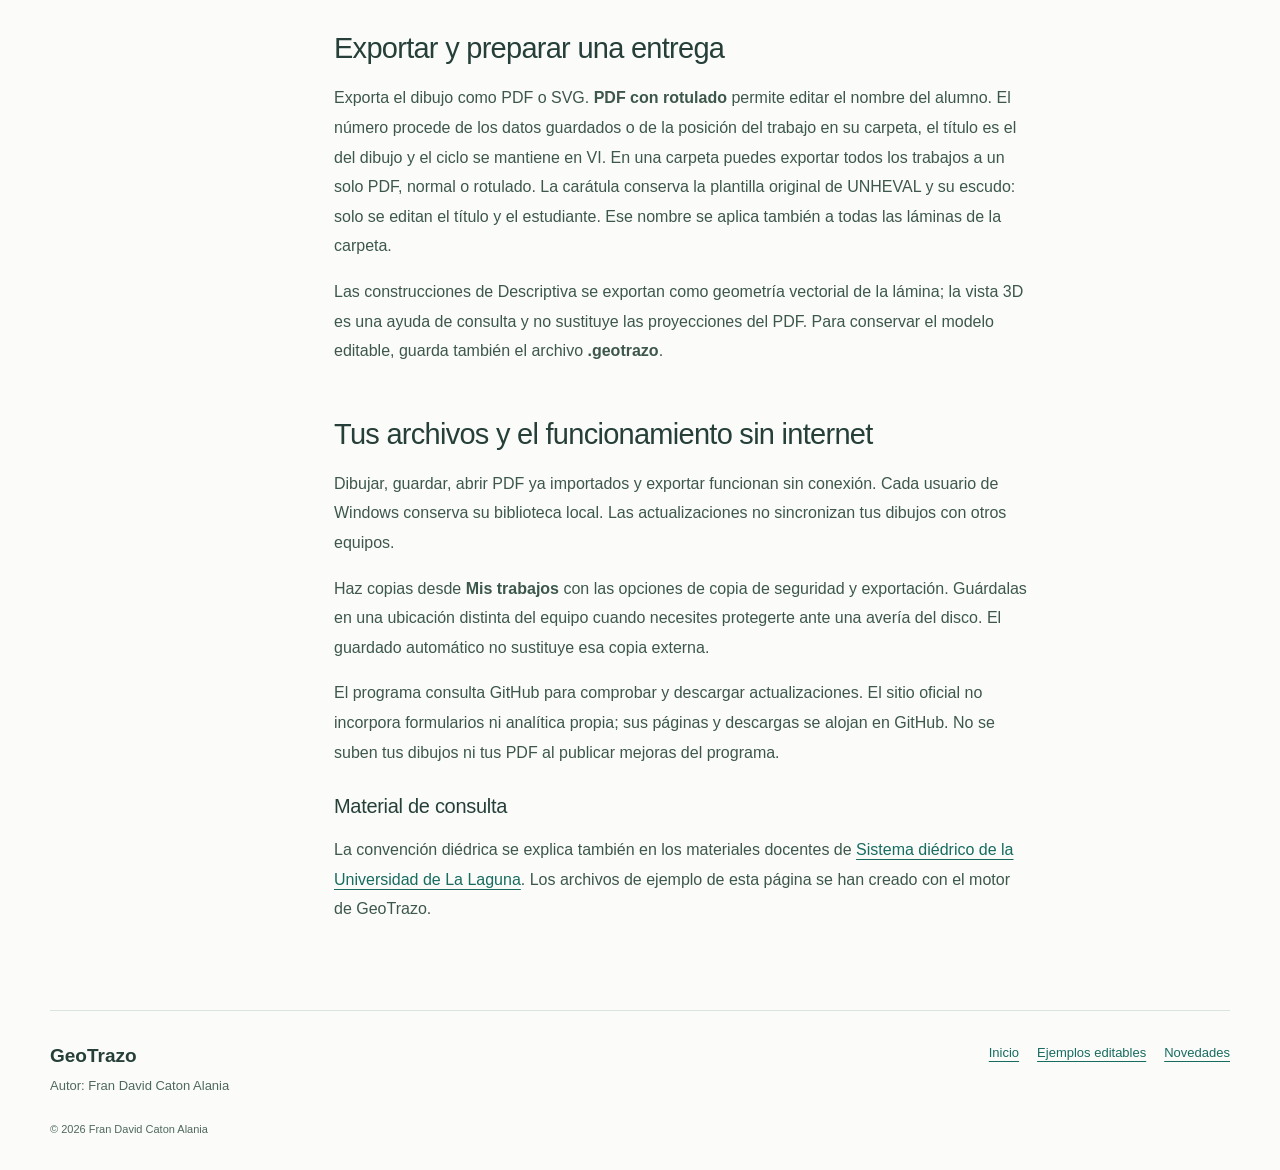
==== commit ac086b8a: "Publicar manual de la mesa Descriptiva y exportaciones 0.8.4" ====
--- a/docs/manual.html
+++ b/docs/manual.html
@@ -42,7 +42,7 @@
       <article class="document-content">
         <h1>Tu mesa de dibujo,<br />paso a paso.</h1>
         <p>
-          Guía de GeoTrazo 0.8, con las herramientas del paquete 0.8.3. Autor:
+          Guía de GeoTrazo 0.8, con las herramientas del paquete 0.8.4. Autor:
           <strong>Fran David Caton Alania</strong>.
         </p>
         <p>
@@ -256,6 +256,39 @@
           Si deseas borrar un punto 3D, el módulo explica que también se
           eliminarán las rectas y planos que lo usan. Si otros trazos manuales
           dependen de sus proyecciones, debes resolver primero esas referencias.
+        </p>
+        <h2 id="mesa-descriptiva">Construir en la mesa de Descriptiva</h2>
+        <p>
+          <strong>Descriptiva</strong> abre una mesa propia de fondo blanco, con
+          herramientas y vistas vinculadas. En <strong>Punto A₁ → A₂</strong>,
+          marca la proyección horizontal y después la vertical: la abscisa se
+          alinea automáticamente. El ajuste se elige en milímetros o libre.
+        </p>
+        <p>
+          <strong>Segmento</strong> y <strong>Recta</strong> unen dos puntos del
+          modelo; <strong>Plano</strong> usa tres no alineados. Con
+          <strong>Seleccionar</strong>
+          puedes arrastrar una proyección y actualizar el punto completo.
+          <strong>Anotación</strong> coloca texto en la lámina. Esc y Ctrl+Z
+          cancelan pasos pendientes; las coordenadas y los abatimientos siguen
+          disponibles en el inspector.
+        </p>
+        <p>
+          <strong>Exportar Descriptiva</strong> guarda PDF vectorial con una
+          segunda página 3D opcional, PNG o SVG de la lámina o vista espacial, y
+          HTML interactivo. El HTML reúne el modelo giratorio y sus proyecciones
+          en un único archivo que funciona sin conexión. Incluye pausa,
+          velocidad, zoom, arrastre y teclado; con movimiento reducido empieza
+          pausado.
+        </p>
+        <h2 id="pintura">Pintar y rayar regiones</h2>
+        <p>
+          El <strong>Balde de pintura</strong> ofrece 38 colores y un selector
+          personalizado. Elige color uniforme, rayas o rayas cruzadas, con
+          ángulo, separación y opacidad ajustables. Confirma
+          <strong>Pintar región</strong>; después puedes cambiar esos datos en
+          Propiedades. Las rayas se guardan y se exportan como geometría
+          vectorial en PDF y SVG.
         </p>
         <h2 id="poligonos">Dibujar polígonos</h2>
         <p>
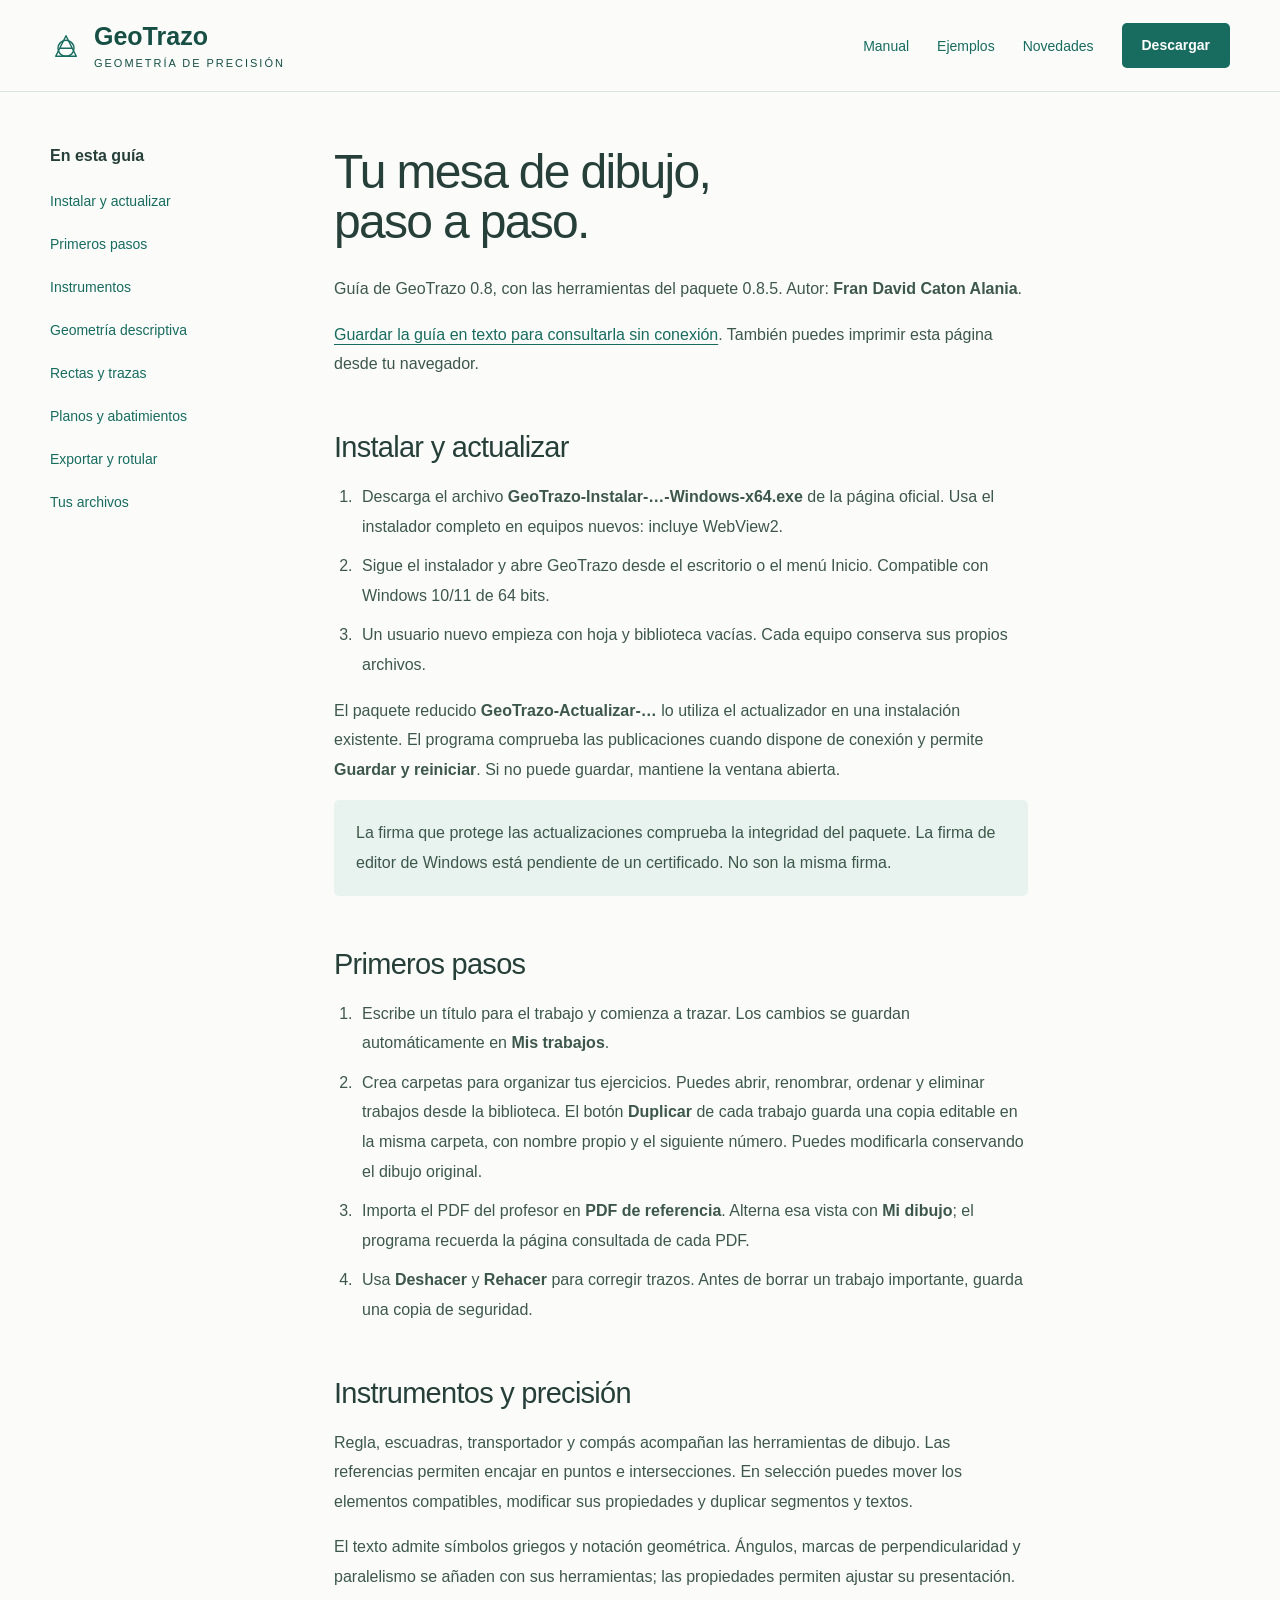
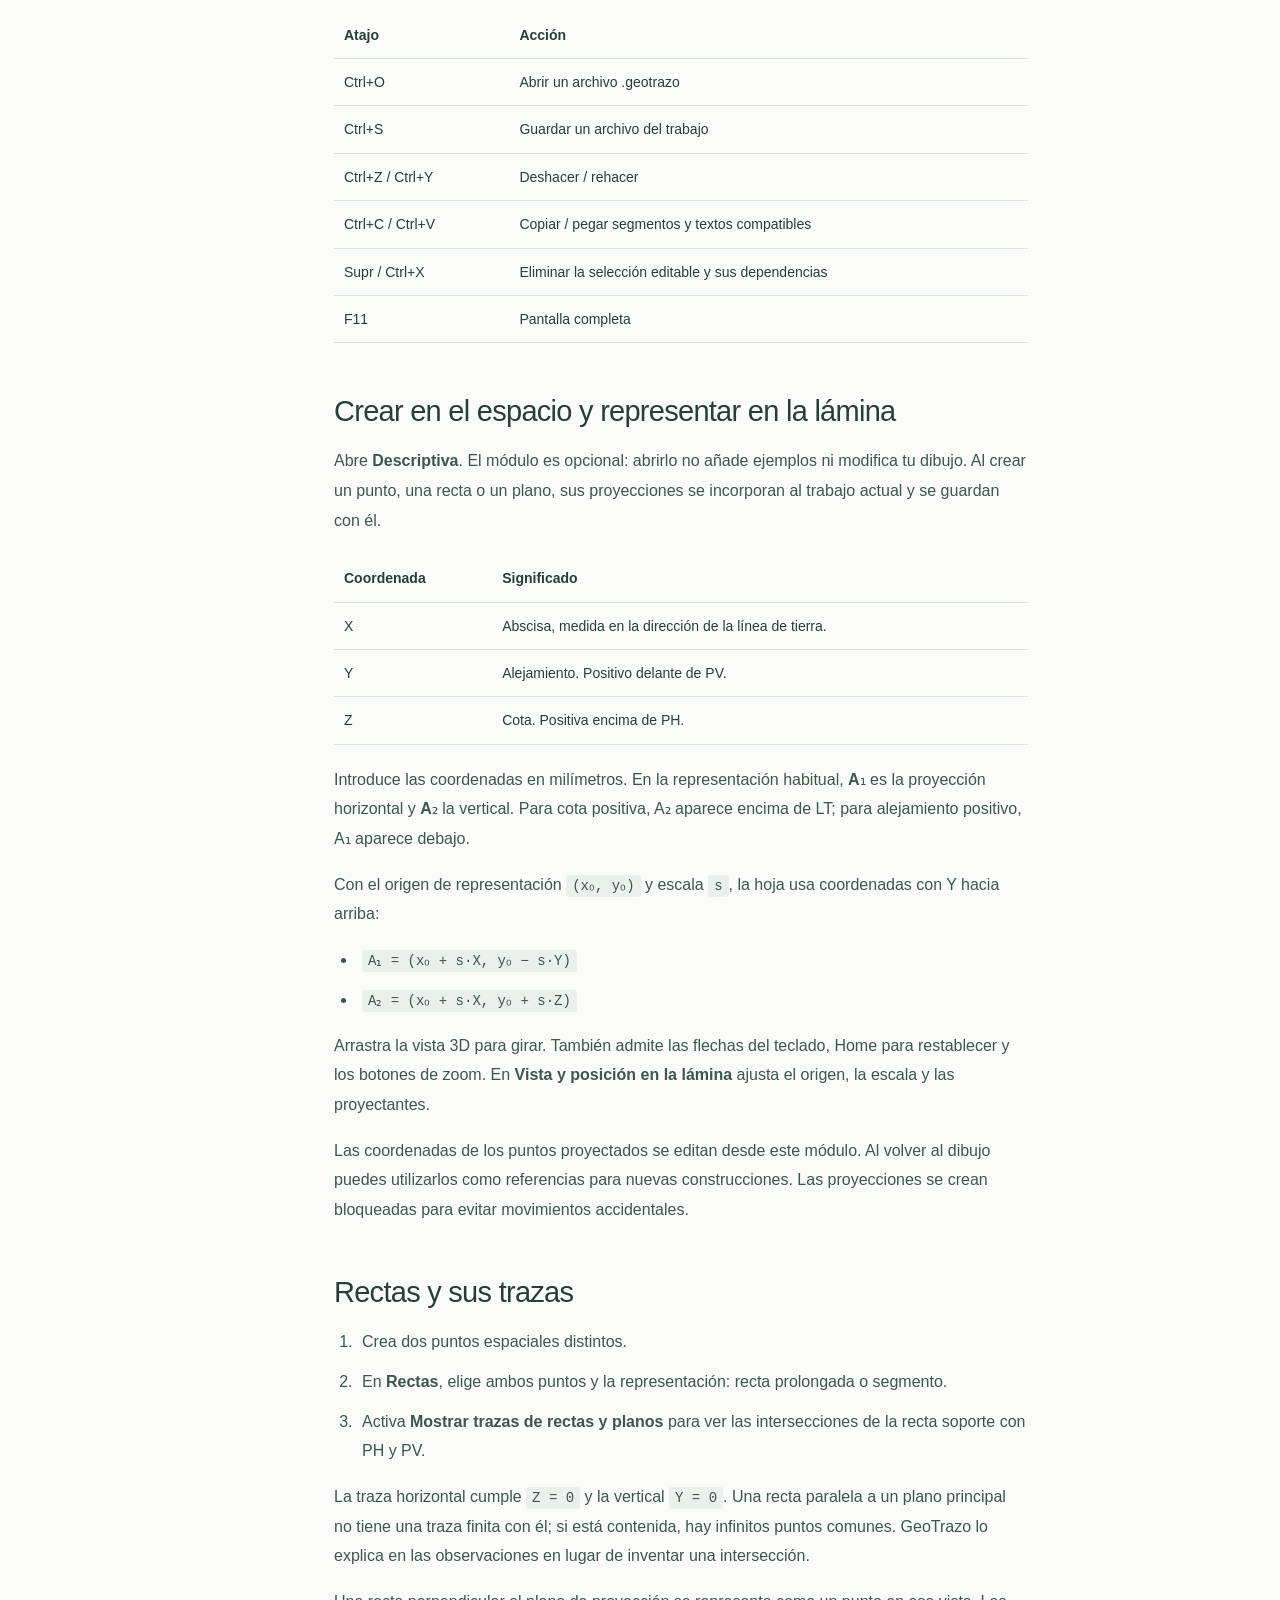
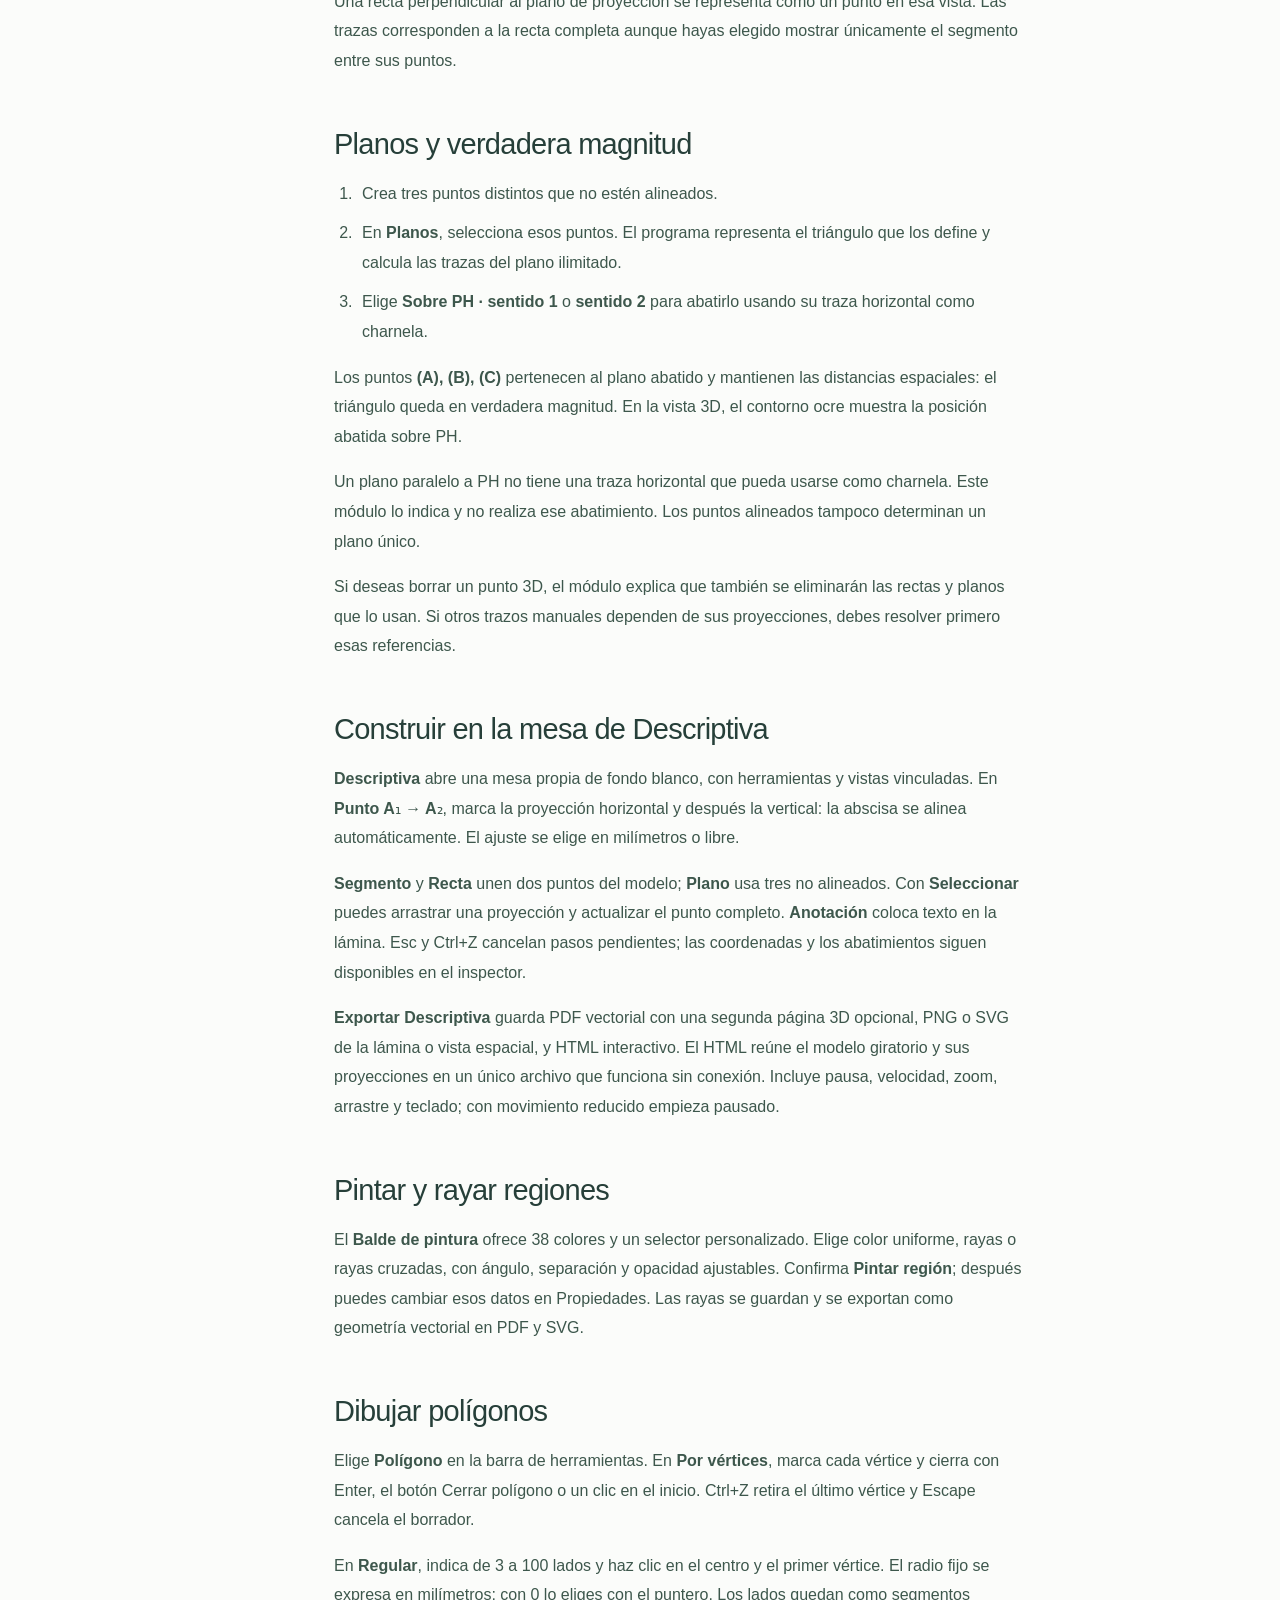
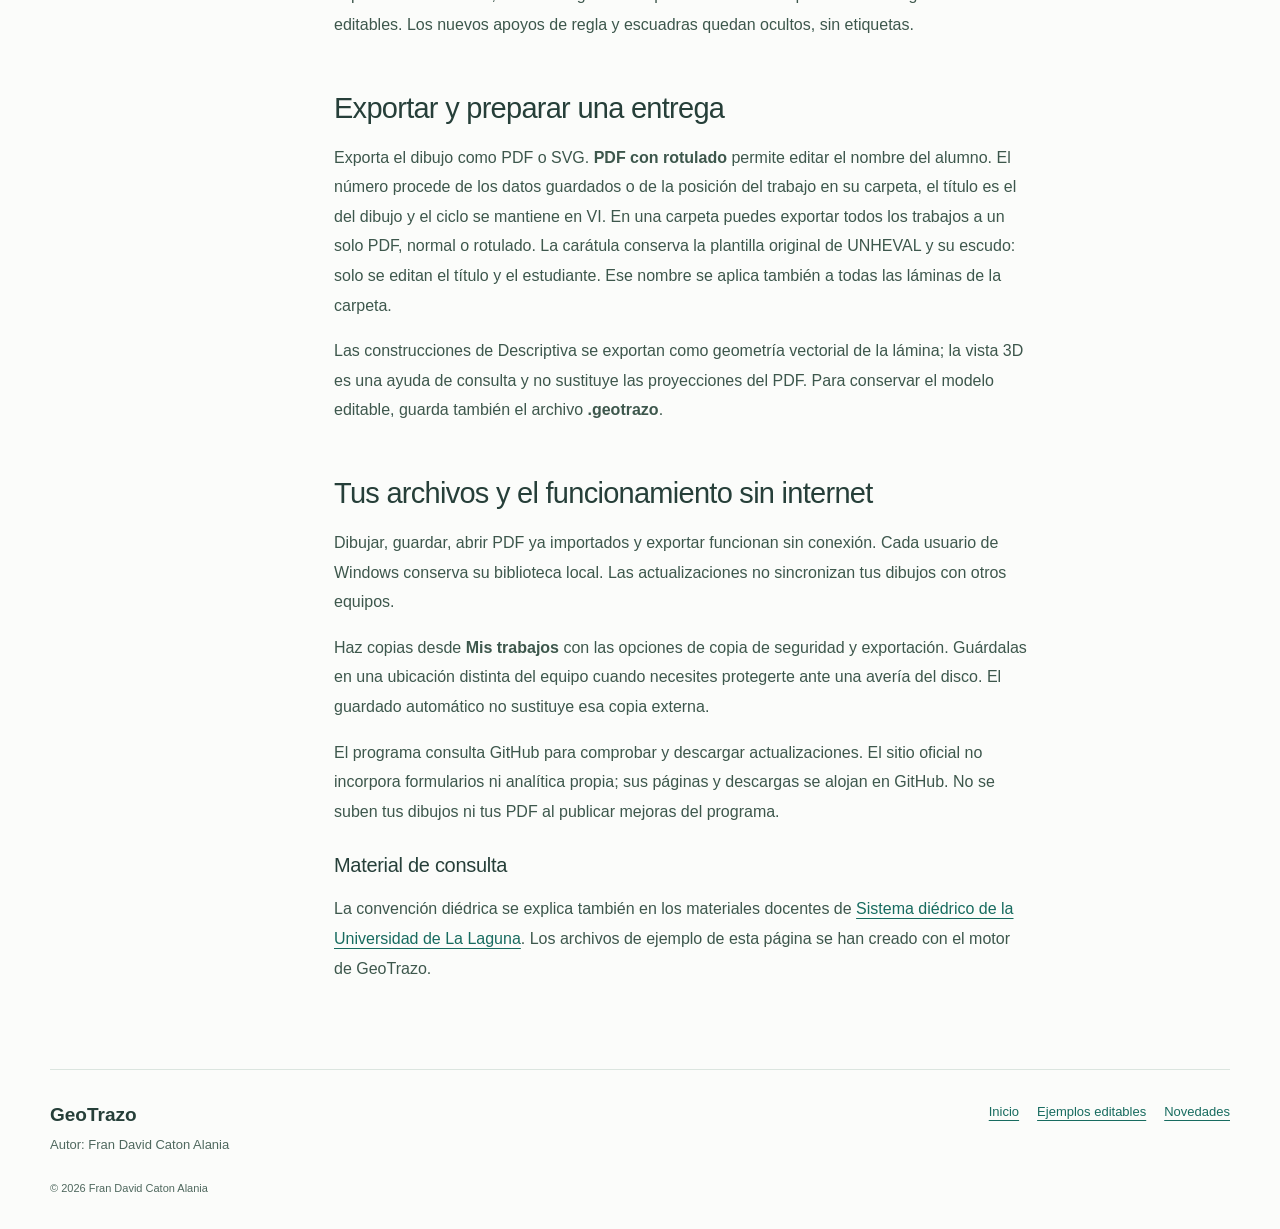
==== commit fe288ffc: "Documentar duplicación de trabajos en GeoTrazo 0.8.5" ====
--- a/docs/manual.html
+++ b/docs/manual.html
@@ -42,7 +42,7 @@
       <article class="document-content">
         <h1>Tu mesa de dibujo,<br />paso a paso.</h1>
         <p>
-          Guía de GeoTrazo 0.8, con las herramientas del paquete 0.8.4. Autor:
+          Guía de GeoTrazo 0.8, con las herramientas del paquete 0.8.5. Autor:
           <strong>Fran David Caton Alania</strong>.
         </p>
         <p>
@@ -90,6 +90,9 @@
           <li>
             Crea carpetas para organizar tus ejercicios. Puedes abrir,
             renombrar, ordenar y eliminar trabajos desde la biblioteca.
+            El botón <strong>Duplicar</strong> de cada trabajo guarda una copia
+            editable en la misma carpeta, con nombre propio y el siguiente
+            número. Puedes modificarla conservando el dibujo original.
           </li>
           <li>
             Importa el PDF del profesor en <strong>PDF de referencia</strong>.
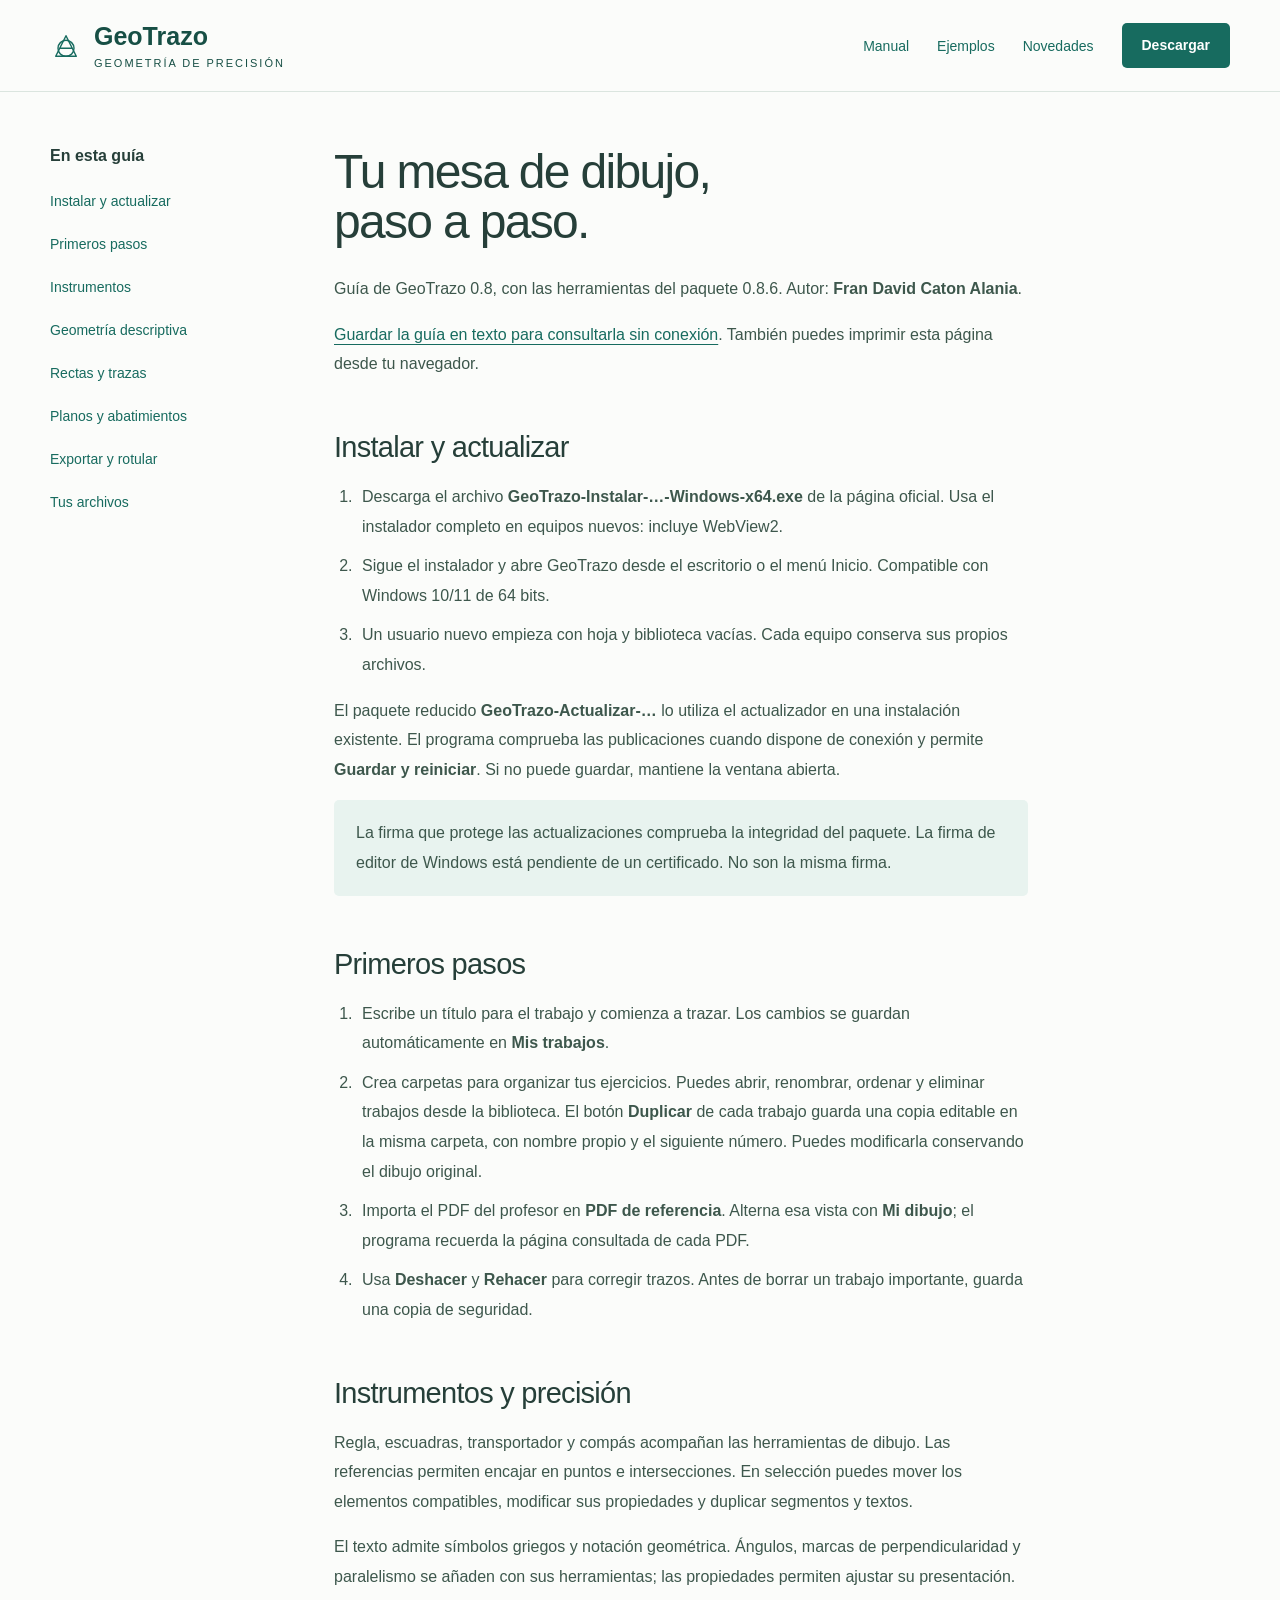
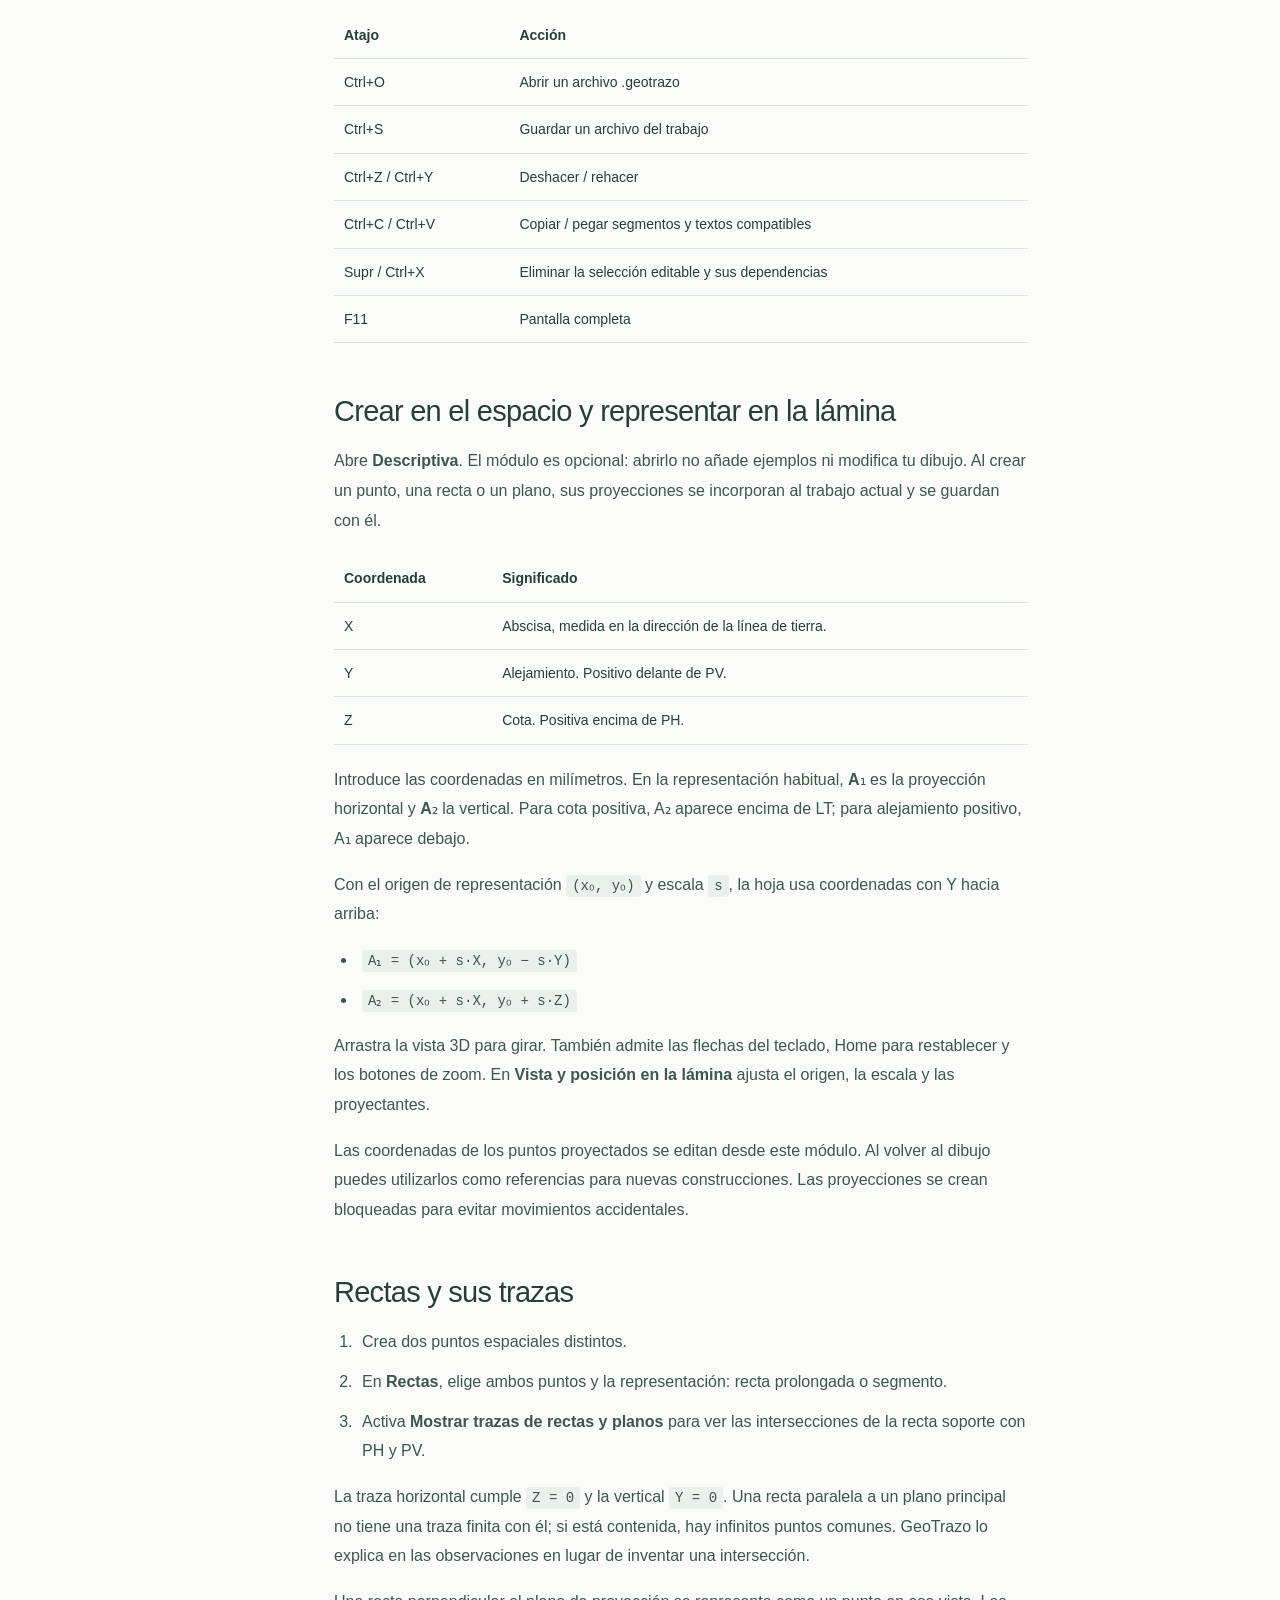
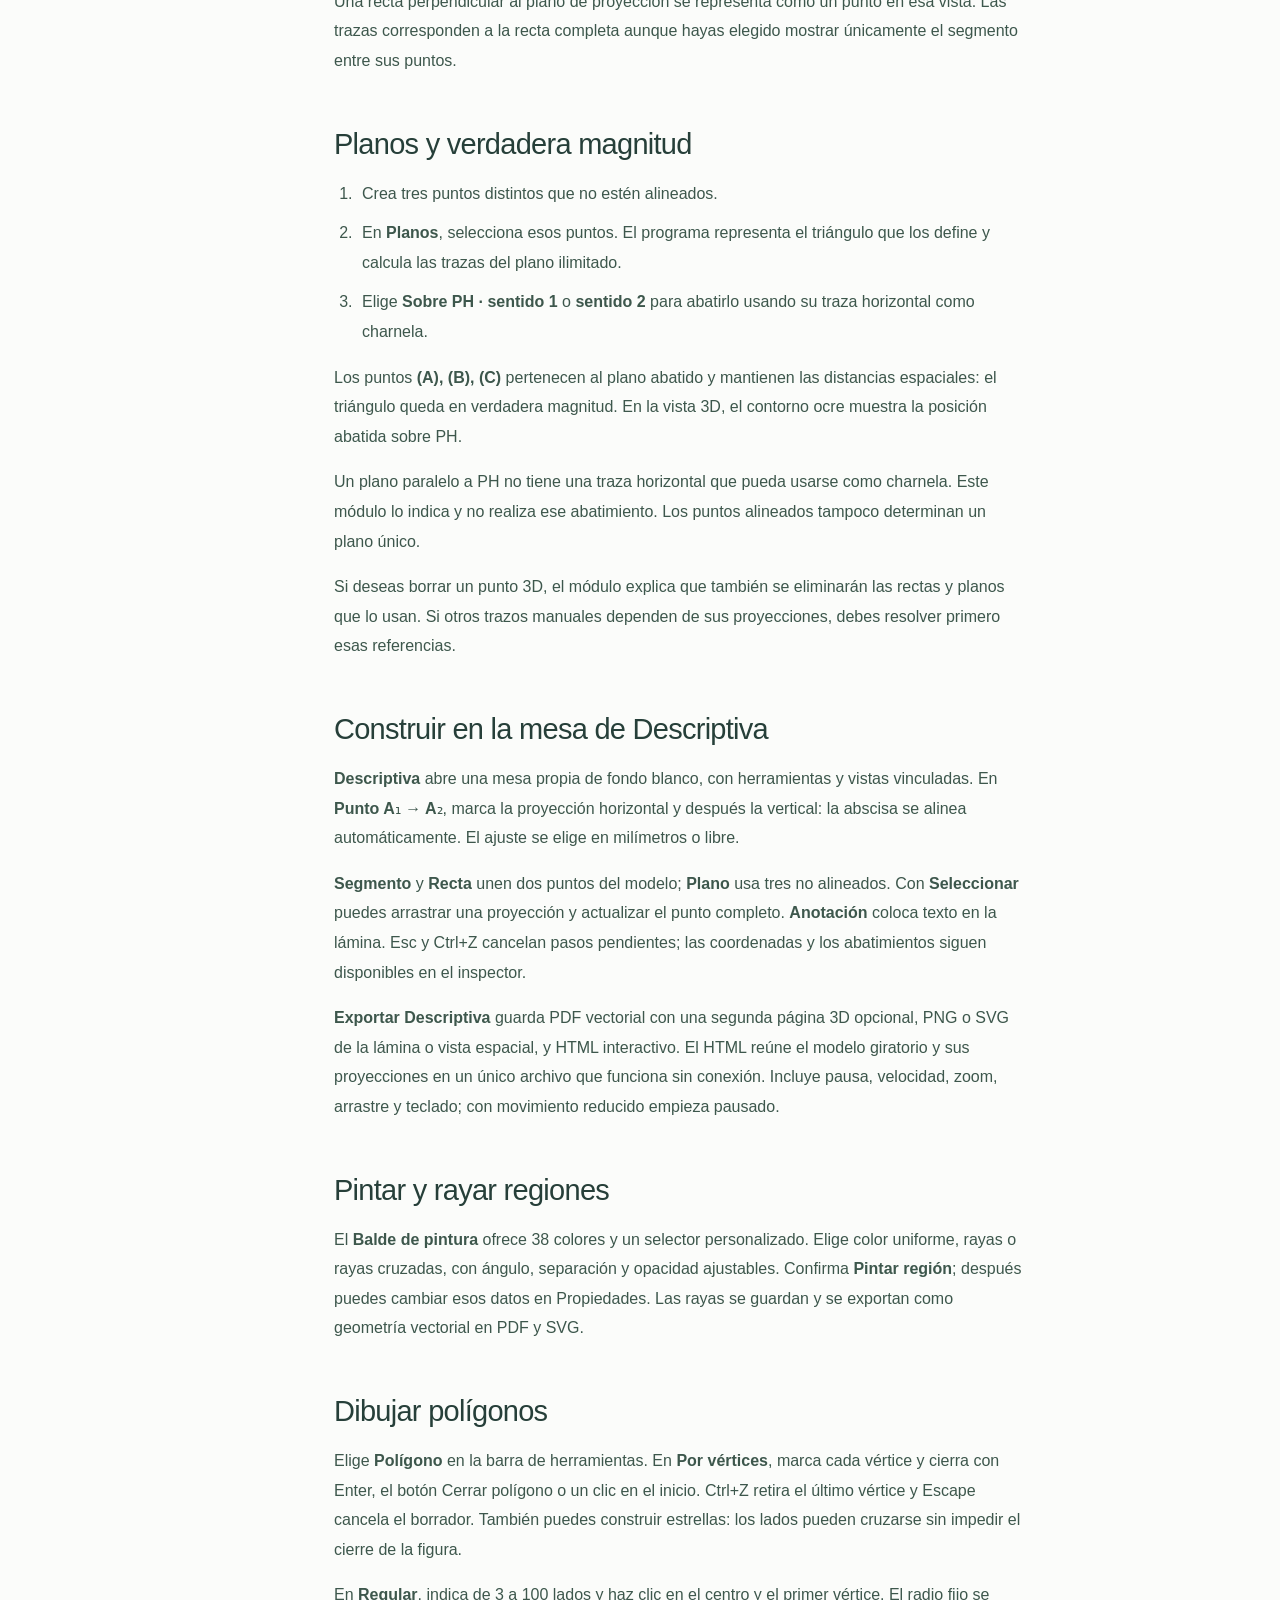
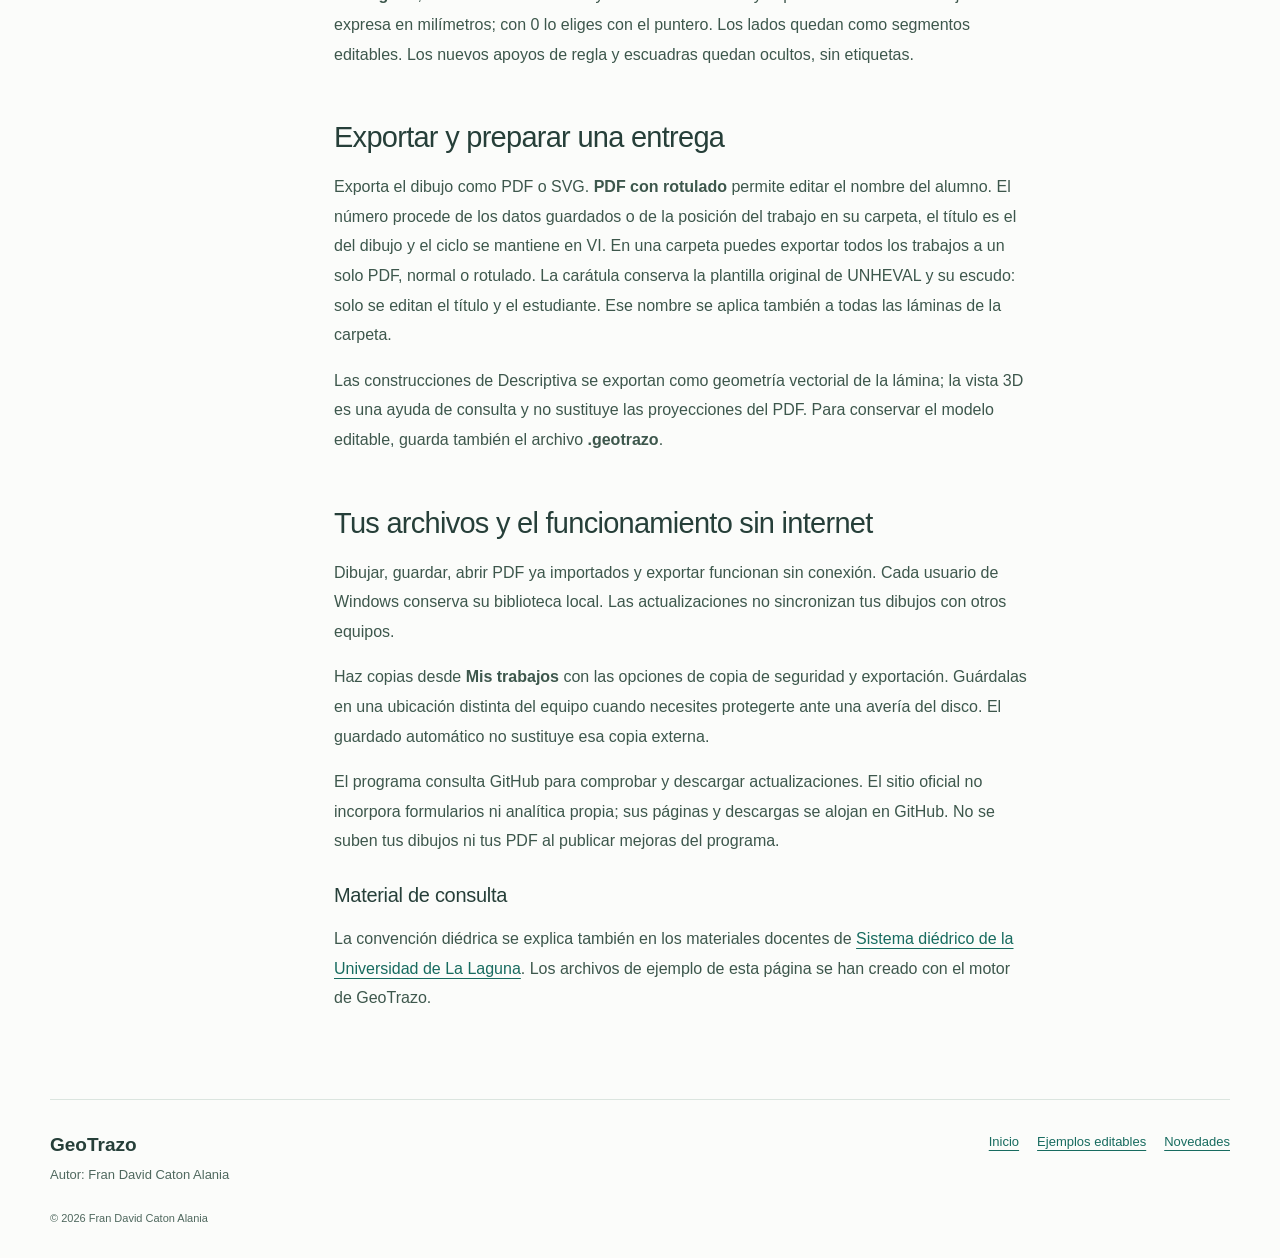
==== commit 3f18c054: "Documentar cierre de estrellas en GeoTrazo 0.8.6" ====
--- a/docs/manual.html
+++ b/docs/manual.html
@@ -42,7 +42,7 @@
       <article class="document-content">
         <h1>Tu mesa de dibujo,<br />paso a paso.</h1>
         <p>
-          Guía de GeoTrazo 0.8, con las herramientas del paquete 0.8.5. Autor:
+          Guía de GeoTrazo 0.8, con las herramientas del paquete 0.8.6. Autor:
           <strong>Fran David Caton Alania</strong>.
         </p>
         <p>
@@ -299,6 +299,8 @@
           <strong>Por vértices</strong>, marca cada vértice y cierra con Enter,
           el botón Cerrar polígono o un clic en el inicio. Ctrl+Z retira el
           último vértice y Escape cancela el borrador.
+          También puedes construir estrellas: los lados pueden cruzarse sin
+          impedir el cierre de la figura.
         </p>
         <p>
           En <strong>Regular</strong>, indica de 3 a 100 lados y haz clic en el
